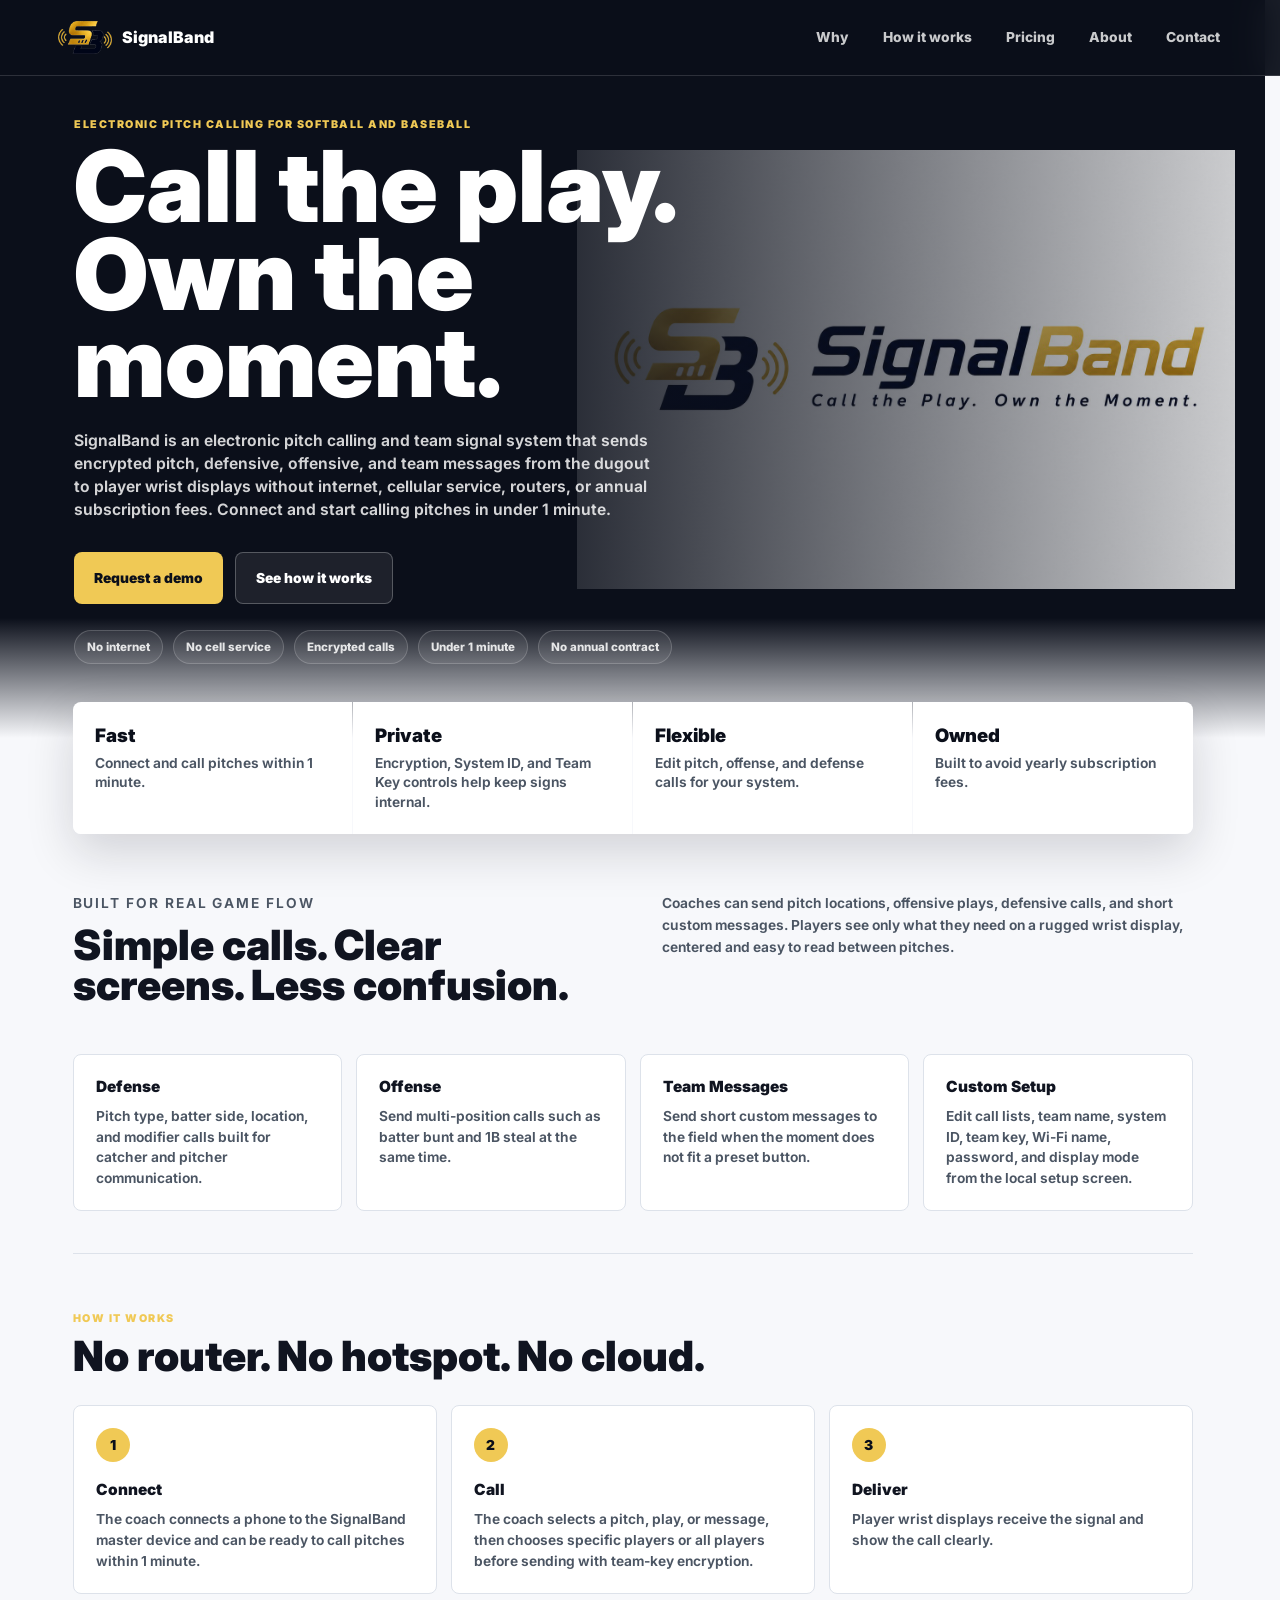
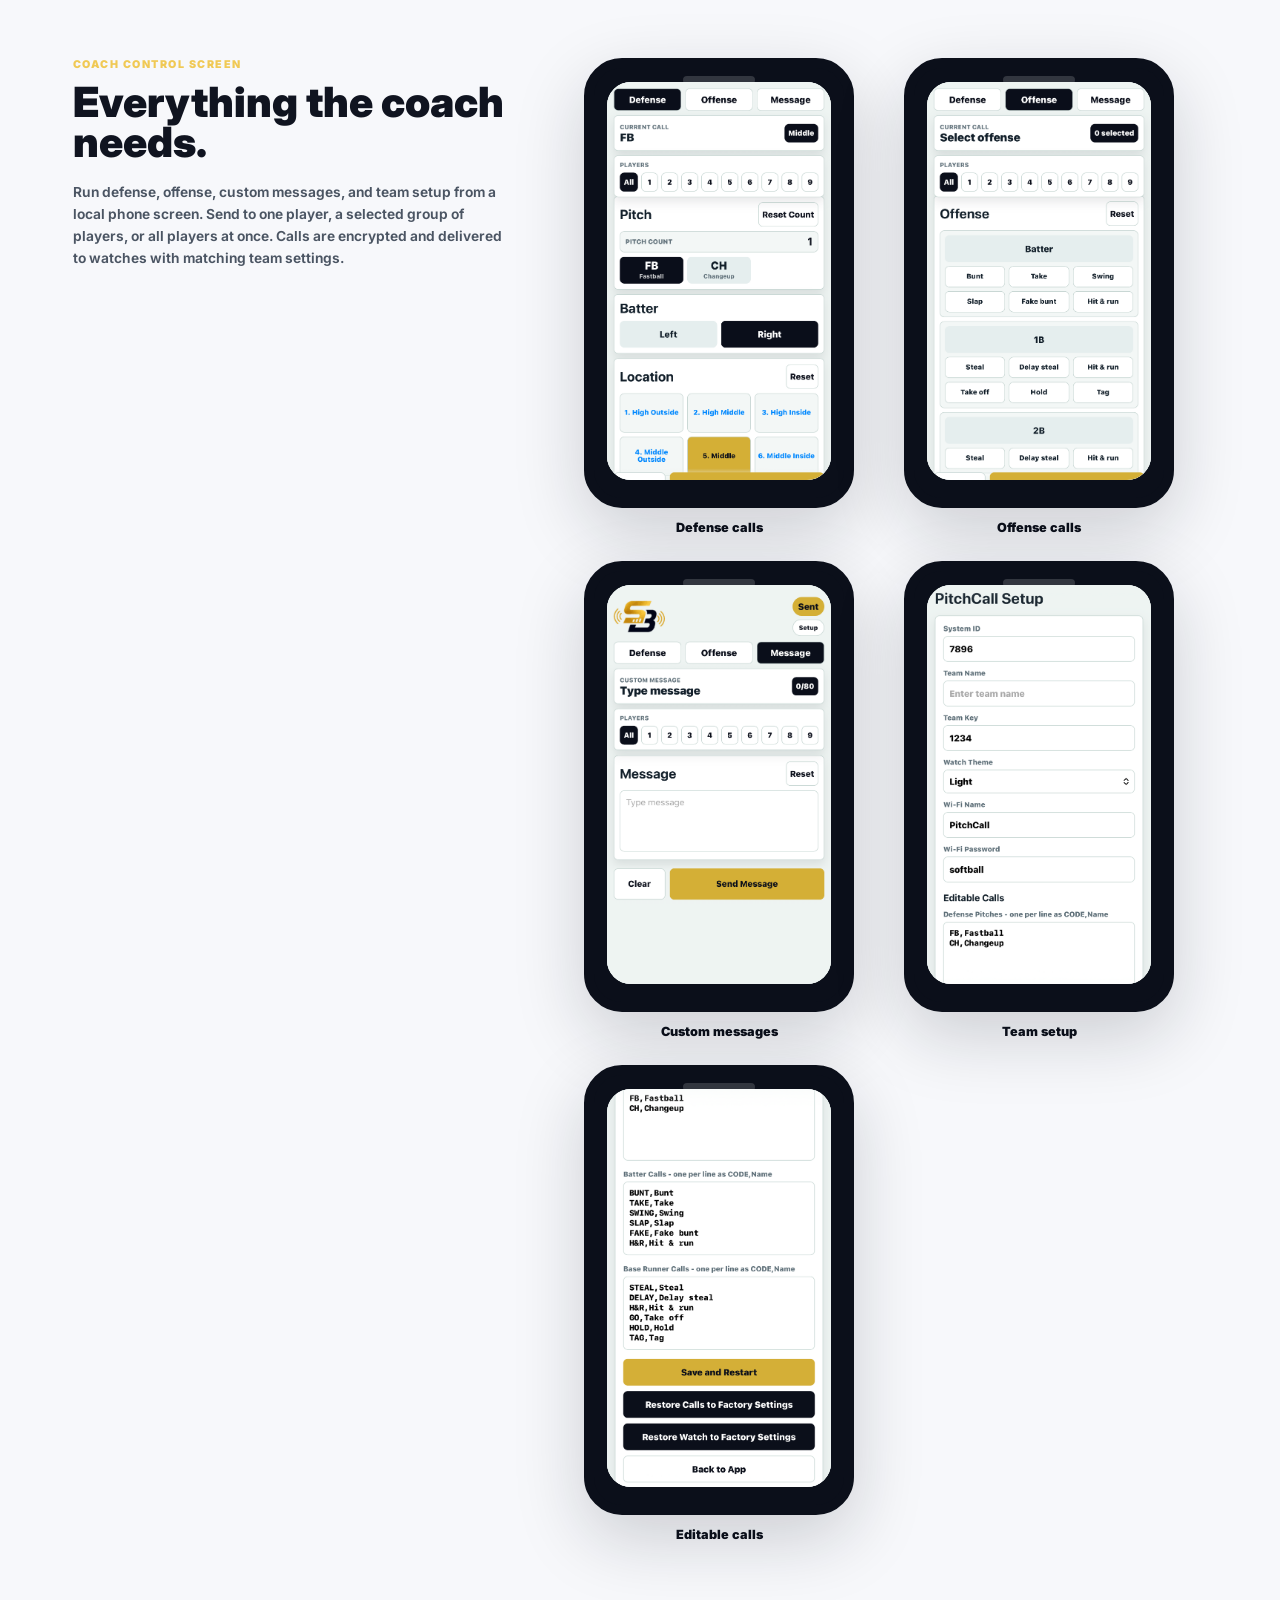
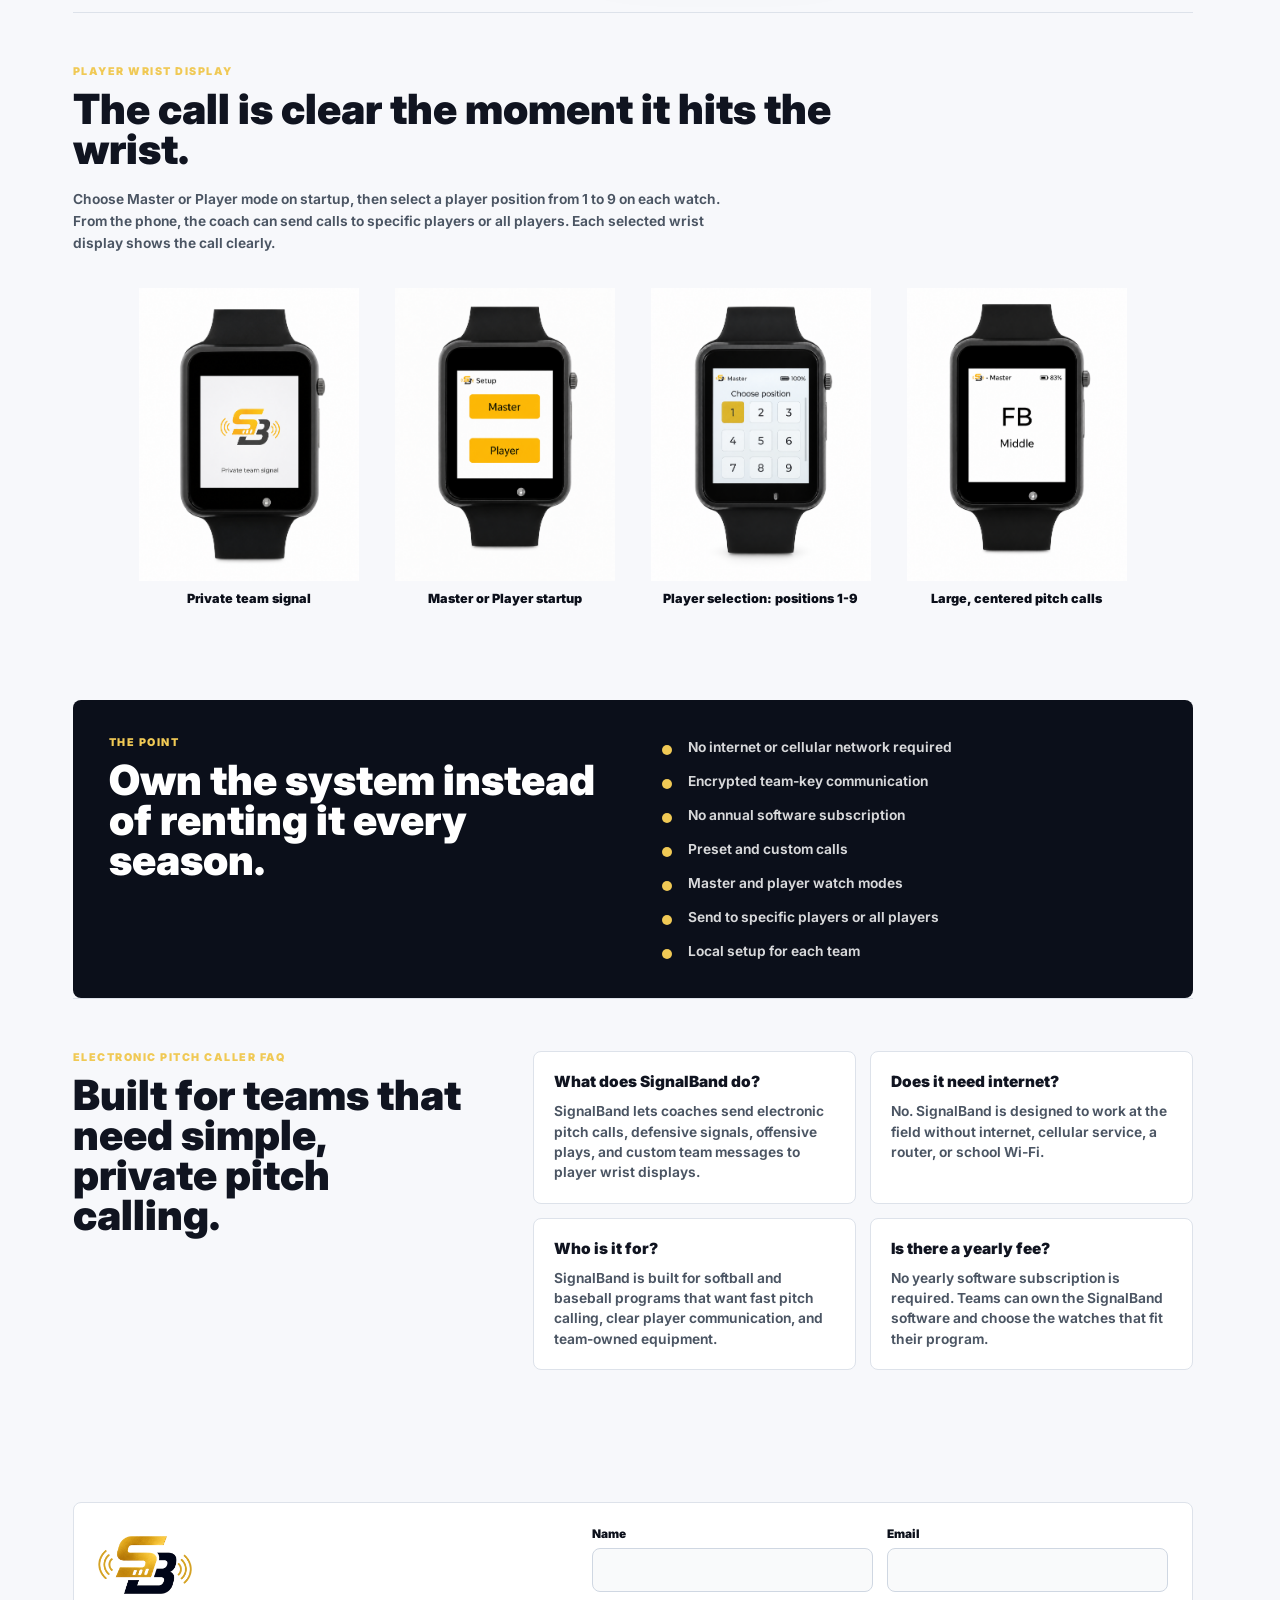
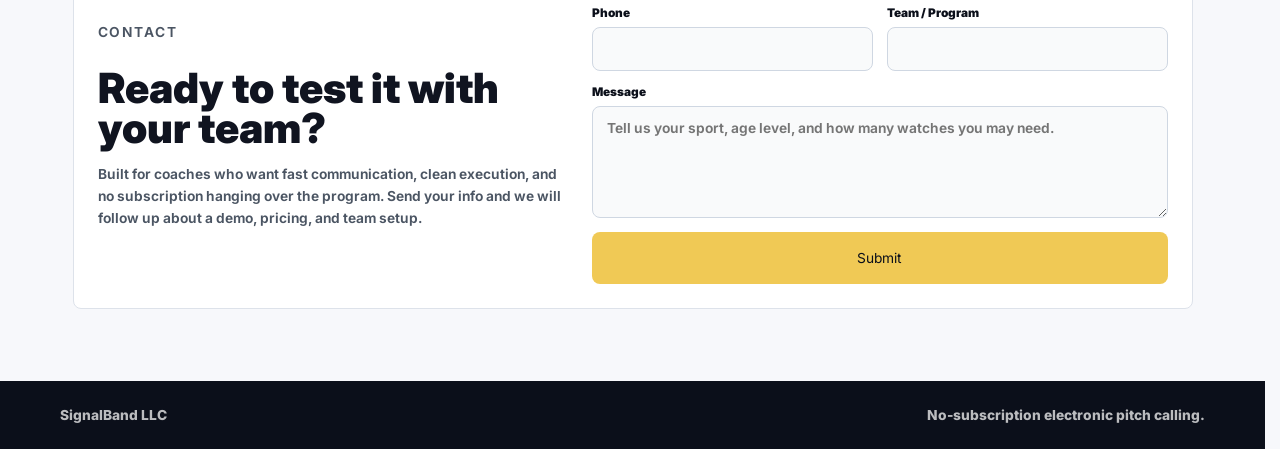
==== index.html @ 1bc3fd56 "made watches smaller to fit all 4 across the screen" ====
<!doctype html>
<html lang="en">
<head>
  <meta charset="utf-8">
  <meta name="viewport" content="width=device-width, initial-scale=1">
  <title>Electronic Pitch Calling System for Softball & Baseball | SignalBand</title>
  <meta name="description" content="SignalBand is an electronic pitch calling and team signal system for softball and baseball. Send encrypted calls to player wrist displays with no internet, cellular service, router, or yearly subscription.">
  <meta name="robots" content="index, follow">
  <meta name="author" content="SignalBand LLC">
  <link rel="canonical" href="https://signalbandllc.com/">
  <link rel="icon" href="sb-mark-web.png">
  <meta property="og:type" content="website">
  <meta property="og:site_name" content="SignalBand">
  <meta property="og:title" content="SignalBand Electronic Pitch Calling System">
  <meta property="og:description" content="Encrypted softball and baseball pitch calling from a coach phone to player wrist displays. No field internet, cellular service, router, or yearly subscription.">
  <meta property="og:url" content="https://signalbandllc.com/">
  <meta property="og:image" content="https://signalbandllc.com/sb-full-logo-motto.png">
  <meta name="twitter:card" content="summary_large_image">
  <meta name="twitter:title" content="SignalBand Electronic Pitch Calling System">
  <meta name="twitter:description" content="Private team signal calling for softball and baseball with no field internet or yearly subscription.">
  <meta name="twitter:image" content="https://signalbandllc.com/sb-full-logo-motto.png">
  <link rel="preconnect" href="https://fonts.googleapis.com">
  <link rel="preconnect" href="https://fonts.gstatic.com" crossorigin>
  <link href="https://fonts.googleapis.com/css2?family=Inter:wght@500;650;800;900&display=swap" rel="stylesheet">
  <link rel="stylesheet" href="styles.css?v=watch-layout-3">
  <script type="application/ld+json">
  {
    "@context": "https://schema.org",
    "@type": "Organization",
    "name": "SignalBand LLC",
    "url": "https://signalbandllc.com/",
    "logo": "https://signalbandllc.com/sb-mark-web.png",
    "email": "jamie@signalbandllc.com",
    "sameAs": []
  }
  </script>
  <script type="application/ld+json">
  {
    "@context": "https://schema.org",
    "@type": "Product",
    "name": "SignalBand Electronic Pitch Calling System",
    "brand": {"@type": "Brand", "name": "SignalBand"},
    "category": "Sports communication system",
    "image": "https://signalbandllc.com/watch-call-screen.png",
    "description": "Electronic pitch calling and team signal system for softball and baseball teams. Coaches send encrypted pitch, offense, defense, and message calls to player wrist displays without field internet or cellular service.",
    "offers": {
      "@type": "Offer",
      "url": "https://signalbandllc.com/pricing.html",
      "priceCurrency": "USD",
      "price": "500",
      "availability": "https://schema.org/InStock"
    }
  }
  </script>
  <script type="application/ld+json">
  {
    "@context": "https://schema.org",
    "@type": "FAQPage",
    "mainEntity": [
      {
        "@type": "Question",
        "name": "What is SignalBand?",
        "acceptedAnswer": {"@type": "Answer", "text": "SignalBand is an electronic pitch calling and team signal system for softball and baseball teams. Coaches send pitch, offense, defense, and message calls to player wrist displays."}
      },
      {
        "@type": "Question",
        "name": "Does SignalBand need internet or cellular service?",
        "acceptedAnswer": {"@type": "Answer", "text": "No. SignalBand is designed for local field communication without internet, cellular service, a school Wi-Fi network, or a router."}
      },
      {
        "@type": "Question",
        "name": "Does SignalBand charge a yearly subscription?",
        "acceptedAnswer": {"@type": "Answer", "text": "SignalBand is built so teams can own the software instead of paying yearly software subscription fees."}
      },
      {
        "@type": "Question",
        "name": "How fast can a team start calling pitches?",
        "acceptedAnswer": {"@type": "Answer", "text": "Teams can connect to the SignalBand system and start calling pitches in under 1 minute."}
      }
    ]
  }
  </script>
</head>
<body>
  <header class="site-header" aria-label="SignalBand">
    <a class="brand" href="#top" aria-label="SignalBand home">
      <img src="sb-mark-web.png" alt="" aria-hidden="true">
      <span>SignalBand</span>
    </a>
        <button class="menu-toggle" type="button" aria-label="Open navigation menu" aria-expanded="false" aria-controls="main-navigation"><span class="menu-icon" aria-hidden="true">&#9776;</span></button>
    <nav id="main-navigation" aria-label="Main navigation">
      <a href="#why">Why</a>
      <a href="#works">How it works</a>
      <a href="pricing.html">Pricing</a>
      <a href="about.html">About</a>
      <a href="#contact">Contact</a>
    </nav>
  </header>

  <main id="top">
    <section class="hero">
      <div class="hero-content">
        <p class="eyebrow">Electronic pitch calling for softball and baseball</p>
        <h1>Call the play.<br>Own the moment.</h1>
        <p class="hero-copy">SignalBand is an electronic pitch calling and team signal system that sends encrypted pitch, defensive, offensive, and team messages from the dugout to player wrist displays without internet, cellular service, routers, or annual subscription fees. Connect and start calling pitches in under 1 minute.</p>
        <div class="hero-actions">
          <a class="button primary" href="#contact">Request a demo</a>
          <a class="button secondary" href="#works">See how it works</a>
        </div>
        <div class="trust-row" aria-label="Key benefits">
          <span>No internet</span>
          <span>No cell service</span>
          <span>Encrypted calls</span>
          <span>Under 1 minute</span>
          <span>No annual contract</span>
        </div>
      </div>
    </section>

    <section class="proof-strip" id="why">
      <article>
        <strong>Fast</strong>
        <span>Connect and call pitches within 1 minute.</span>
      </article>
      <article>
        <strong>Private</strong>
        <span>Encryption, System ID, and Team Key controls help keep signs internal.</span>
      </article>
      <article>
        <strong>Flexible</strong>
        <span>Edit pitch, offense, and defense calls for your system.</span>
      </article>
      <article>
        <strong>Owned</strong>
        <span>Built to avoid yearly subscription fees.</span>
      </article>
    </section>

    <section class="section split">
      <div>
        <p class="eyebrow">Built for real game flow</p>
        <h2>Simple calls. Clear screens. Less confusion.</h2>
      </div>
      <p>Coaches can send pitch locations, offensive plays, defensive calls, and short custom messages. Players see only what they need on a rugged wrist display, centered and easy to read between pitches.</p>
    </section>

    <section class="feature-grid" aria-label="SignalBand features">
      <article>
        <h3>Defense</h3>
        <p>Pitch type, batter side, location, and modifier calls built for catcher and pitcher communication.</p>
      </article>
      <article>
        <h3>Offense</h3>
        <p>Send multi-position calls such as batter bunt and 1B steal at the same time.</p>
      </article>
      <article>
        <h3>Team Messages</h3>
        <p>Send short custom messages to the field when the moment does not fit a preset button.</p>
      </article>
      <article>
        <h3>Custom Setup</h3>
        <p>Edit call lists, team name, system ID, team key, Wi-Fi name, password, and display mode from the local setup screen.</p>
      </article>
    </section>

    <section class="section how" id="works">
      <div>
        <p class="eyebrow">How it works</p>
        <h2>No router. No hotspot. No cloud.</h2>
      </div>
      <div class="steps">
        <article>
          <span>1</span>
          <h3>Connect</h3>
          <p>The coach connects a phone to the SignalBand master device and can be ready to call pitches within 1 minute.</p>
        </article>
        <article>
          <span>2</span>
          <h3>Call</h3>
          <p>The coach selects a pitch, play, or message, then chooses specific players or all players before sending with team-key encryption.</p>
        </article>
        <article>
          <span>3</span>
          <h3>Deliver</h3>
          <p>Player wrist displays receive the signal and show the call clearly.</p>
        </article>
      </div>
    </section>

    <section class="app-showcase" aria-label="SignalBand coach control screens">
      <div class="app-showcase-copy">
        <p class="eyebrow">Coach control screen</p>
        <h2>Everything the coach needs.</h2>
        <p>Run defense, offense, custom messages, and team setup from a local phone screen. Send to one player, a selected group of players, or all players at once. Calls are encrypted and delivered to watches with matching team settings.</p>
      </div>
      <div class="phone-grid">
        <figure>
          <div class="phone-shell">
            <span class="phone-speaker" aria-hidden="true"></span>
            <div class="phone-screen"><img src="app-defense.png" alt="SignalBand electronic pitch calling defense screen with pitch and location controls"></div>
          </div>
          <figcaption>Defense calls</figcaption>
        </figure>
        <figure>
          <div class="phone-shell">
            <span class="phone-speaker" aria-hidden="true"></span>
            <div class="phone-screen"><img src="app-offense.png" alt="SignalBand offense signal calling screen with batter and base runner controls"></div>
          </div>
          <figcaption>Offense calls</figcaption>
        </figure>
        <figure>
          <div class="phone-shell">
            <span class="phone-speaker" aria-hidden="true"></span>
            <div class="phone-screen"><img src="app-message.png" alt="SignalBand team message screen for sending a custom message to watches"></div>
          </div>
          <figcaption>Custom messages</figcaption>
        </figure>
        <figure>
          <div class="phone-shell">
            <span class="phone-speaker" aria-hidden="true"></span>
            <div class="phone-screen"><img src="app-setup.png" alt="SignalBand setup screen with system ID team key Wi-Fi name and editable calls"></div>
          </div>
          <figcaption>Team setup</figcaption>
        </figure>
        <figure>
          <div class="phone-shell">
            <span class="phone-speaker" aria-hidden="true"></span>
            <div class="phone-screen"><img src="app-setup-edit.png" alt="SignalBand editable calls setup screen with restore buttons"></div>
          </div>
          <figcaption>Editable calls</figcaption>
        </figure>
      </div>
    </section>

    <section class="watch-showcase" aria-label="SignalBand player wrist display screens">
      <div class="watch-copy">
        <p class="eyebrow">Player wrist display</p>
        <h2>The call is clear the moment it hits the wrist.</h2>
        <p>Choose Master or Player mode on startup, then select a player position from 1 to 9 on each watch. From the phone, the coach can send calls to specific players or all players. Each selected wrist display shows the call clearly.</p>
      </div>
      <div class="watch-grid">
        <figure class="watch-card">
          <img src="watch-logo-screen.png" alt="SignalBand electronic pitch caller watch boot logo screen">
          <figcaption>Private team signal</figcaption>
        </figure>
        <figure class="watch-card">
          <img src="watch-selection-screen.png" alt="SignalBand watch setup screen showing Master and Player buttons">
          <figcaption>Master or Player startup</figcaption>
        </figure>
        <figure class="watch-card">
          <img src="watch-player-selection.png" alt="SignalBand watch player selection screen with positions 1 through 9 and position 1 selected" width="1086" height="1448" loading="lazy">
          <figcaption>Player selection: positions 1-9</figcaption>
        </figure>
        <figure class="watch-card">
          <img src="watch-call-screen.png" alt="SignalBand player wrist display showing FB Middle pitch call">
          <figcaption>Large, centered pitch calls</figcaption>
        </figure>
      </div>
    </section>

    <section class="comparison">
      <div>
        <p class="eyebrow">The point</p>
        <h2>Own the system instead of renting it every season.</h2>
      </div>
      <ul>
        <li>No internet or cellular network required</li>
        <li>Encrypted team-key communication</li>
        <li>No annual software subscription</li>
        <li>Preset and custom calls</li>
        <li>Master and player watch modes</li>
        <li>Send to specific players or all players</li>
        <li>Local setup for each team</li>
      </ul>
    </section>

    <section class="seo-faq" aria-label="SignalBand electronic pitch calling questions">
      <div>
        <p class="eyebrow">Electronic pitch caller FAQ</p>
        <h2>Built for teams that need simple, private pitch calling.</h2>
      </div>
      <div class="faq-grid">
        <article>
          <h3>What does SignalBand do?</h3>
          <p>SignalBand lets coaches send electronic pitch calls, defensive signals, offensive plays, and custom team messages to player wrist displays.</p>
        </article>
        <article>
          <h3>Does it need internet?</h3>
          <p>No. SignalBand is designed to work at the field without internet, cellular service, a router, or school Wi-Fi.</p>
        </article>
        <article>
          <h3>Who is it for?</h3>
          <p>SignalBand is built for softball and baseball programs that want fast pitch calling, clear player communication, and team-owned equipment.</p>
        </article>
        <article>
          <h3>Is there a yearly fee?</h3>
          <p>No yearly software subscription is required. Teams can own the SignalBand software and choose the watches that fit their program.</p>
        </article>
      </div>
    </section>
    <section class="cta contact-panel" id="contact">
      <div class="contact-copy">
        <img src="sb-mark-web.png" alt="" aria-hidden="true">
        <p class="eyebrow">Contact</p>
        <h2>Ready to test it with your team?</h2>
        <p>Built for coaches who want fast communication, clean execution, and no subscription hanging over the program. Send your info and we will follow up about a demo, pricing, and team setup.</p>
      </div>
      <form class="contact-form" action="https://formsubmit.co/jamie@signalbandllc.com" method="POST">
        <input type="hidden" name="_subject" value="New SignalBand demo request">
        <input type="hidden" name="_template" value="table">
        <input type="hidden" name="_captcha" value="false">
        <input type="text" name="_honey" class="honeypot" tabindex="-1" autocomplete="off">

        <label>
          <span>Name</span>
          <input type="text" name="name" autocomplete="name" required>
        </label>
        <label>
          <span>Email</span>
          <input type="email" name="email" autocomplete="email" required>
        </label>
        <label>
          <span>Phone</span>
          <input type="tel" name="phone" autocomplete="tel" required>
        </label>
        <label>
          <span>Team / Program</span>
          <input type="text" name="team">
        </label>
        <label class="full">
          <span>Message</span>
          <textarea name="message" rows="4" placeholder="Tell us your sport, age level, and how many watches you may need."></textarea>
        </label>
        <button class="button primary" type="submit">Submit</button>
      </form>
    </section>
  </main>

  <footer>
    <span>SignalBand LLC</span>
    <span>No-subscription electronic pitch calling.</span>
  </footer>
  <script id="mobile-menu-script">
    document.addEventListener("DOMContentLoaded", function () {
      var header = document.querySelector(".site-header");
      var button = document.querySelector(".menu-toggle");
      var nav = document.querySelector("#main-navigation");
      if (!header || !button || !nav) return;

      function setOpen(isOpen) {
        header.classList.toggle("nav-open", isOpen);
        button.setAttribute("aria-expanded", isOpen ? "true" : "false");
        button.setAttribute("aria-label", isOpen ? "Close navigation menu" : "Open navigation menu");
      }

      button.addEventListener("click", function () {
        setOpen(!header.classList.contains("nav-open"));
      });

      nav.querySelectorAll("a").forEach(function (link) {
        link.addEventListener("click", function () {
          setOpen(false);
        });
      });
    });
  </script></body>
</html>
---- styles.css ----
:root {
  --navy: #0b0f1a;
  --navy-2: #111827;
  --gold: #d4af37;
  --gold-2: #f0c955;
  --gray: #6b7280;
  --line: rgba(255,255,255,.14);
  --paper: #f7f8fb;
  --ink: #101420;
  --site-width: 1040px;
}

* {
  box-sizing: border-box;
}

html {
  scroll-behavior: smooth;
  scrollbar-gutter: stable;
}

body {
  margin: 0;
  overflow-x: hidden;
  color: var(--ink);
  background: var(--paper);
  font-family: Inter, system-ui, -apple-system, BlinkMacSystemFont, "Segoe UI", sans-serif;
}

a {
  color: inherit;
}

.site-header {
  position: fixed;
  z-index: 10;
  top: 0;
  left: 0;
  right: 0;
  display: flex;
  align-items: center;
  justify-content: space-between;
  height: 88px;
  padding: 0 72px;
  color: #fff;
  background: rgba(11,15,26,.94);
  border-bottom: 1px solid var(--line);
  backdrop-filter: blur(14px);
}

.brand,
.brand:link,
.brand:visited,
.brand:hover,
.brand:active,
.brand:focus {
  display: flex;
  align-items: center;
  gap: 12px;
  color: #fff;
  text-decoration: none;
  font-size: 1.28rem;
  font-weight: 900;
  line-height: 1;
  letter-spacing: 0;
  transform: none;
  transition: none;
}

.brand img {
  width: 60px;
  height: 44px;
  object-fit: contain;
}

nav {
  display: flex;
  align-items: center;
  gap: 34px;
  color: rgba(255,255,255,.78);
  font-size: 1rem;
  font-weight: 800;
  line-height: 1;
  white-space: nowrap;
}

nav a,
nav a:link,
nav a:visited,
nav a:hover,
nav a:active,
nav a:focus,
nav a[aria-current="page"] {
  display: inline;
  padding: 0;
  color: rgba(255,255,255,.78);
  text-decoration: none;
  font-size: 1rem;
  font-weight: 800;
  line-height: 1;
  letter-spacing: 0;
  transform: none;
  transition: none;
}
.hero {
  position: relative;
  min-height: 86vh;
  display: flex;
  align-items: center;
  overflow: hidden;
  color: #fff;
  background: var(--navy);
  padding: 108px clamp(18px, 6vw, 74px) 58px;
}

.hero::before {
  content: "";
  position: absolute;
  inset: 0;
  background:
    linear-gradient(90deg, rgba(11,15,26,.98) 0%, rgba(11,15,26,.9) 43%, rgba(11,15,26,.18) 100%),
    url("sb-motto-web.jpg") right 5% center/52% auto no-repeat;
  opacity: 1;
}

.hero::after {
  content: "";
  position: absolute;
  inset: auto 0 0;
  height: 120px;
  background: linear-gradient(180deg, rgba(247,248,251,0), var(--paper));
  pointer-events: none;
}

.hero-content {
  position: relative;
  z-index: 1;
  width: min(690px, 100%);
}

.eyebrow {
  margin: 0 0 12px;
  color: var(--gold-2);
  font-size: .78rem;
  font-weight: 900;
  letter-spacing: .14em;
  text-transform: uppercase;
}

h1,
h2,
h3,
p {
  margin: 0;
}

h1 {
  max-width: 780px;
  font-size: clamp(3.2rem, 8vw, 7.2rem);
  line-height: .88;
  font-weight: 900;
}

h2 {
  font-size: clamp(1.8rem, 3.25vw, 3.25rem);
  line-height: .96;
  font-weight: 900;
}

h3 {
  font-size: 1.12rem;
  font-weight: 900;
}

.hero-copy {
  width: min(590px, 100%);
  margin-top: 24px;
  color: rgba(255,255,255,.82);
  font-size: clamp(1rem, 1.55vw, 1.14rem);
  line-height: 1.48;
  font-weight: 650;
}

.hero-actions {
  display: flex;
  flex-wrap: wrap;
  gap: 12px;
  margin-top: 30px;
}

.button {
  display: inline-flex;
  align-items: center;
  justify-content: center;
  min-height: 52px;
  padding: 0 20px;
  border-radius: 8px;
  text-decoration: none;
  font-weight: 900;
}

.button.primary {
  color: var(--navy);
  background: var(--gold-2);
}

.button.secondary {
  color: #fff;
  border: 1px solid rgba(255,255,255,.25);
  background: rgba(255,255,255,.08);
}

.trust-row {
  display: flex;
  flex-wrap: wrap;
  gap: 10px;
  margin-top: 26px;
}

.trust-row span {
  border: 1px solid rgba(255,255,255,.18);
  border-radius: 999px;
  padding: 9px 12px;
  color: rgba(255,255,255,.86);
  background: rgba(255,255,255,.07);
  font-size: .84rem;
  font-weight: 800;
}

.proof-strip {
  position: relative;
  z-index: 2;
  display: grid;
  grid-template-columns: repeat(4, 1fr);
  gap: 1px;
  width: min(var(--site-width), calc(100% - 36px));
  margin: -44px auto 0;
  overflow: hidden;
  border-radius: 8px;
  box-shadow: 0 18px 48px rgba(16,20,32,.16);
}

.proof-strip article {
  min-height: 132px;
  padding: 22px;
  background: #fff;
}

.proof-strip strong {
  display: block;
  color: var(--navy);
  font-size: 1.35rem;
  font-weight: 900;
}

.proof-strip span {
  display: block;
  margin-top: 8px;
  color: #4b5563;
  line-height: 1.4;
  font-weight: 650;
}

.section,
.feature-grid,
.watch-showcase,
.app-showcase,
.comparison,
.cta {
  width: min(var(--site-width), calc(100% - 36px));
  margin: 0 auto;
}

.section {
  padding: 70px 0 28px;
}

.split,
.comparison {
  display: grid;
  grid-template-columns: 1fr 1fr;
  gap: clamp(22px, 5vw, 58px);
  align-items: start;
}

.split p,
.comparison li,
.cta p {
  color: #4b5563;
  font-size: 1rem;
  line-height: 1.6;
  font-weight: 650;
}

.feature-grid {
  display: grid;
  grid-template-columns: repeat(4, 1fr);
  gap: 14px;
  padding: 20px 0 42px;
}

.feature-grid article,
.steps article {
  border: 1px solid #dde2ea;
  border-radius: 8px;
  padding: 22px;
  background: #fff;
}

.feature-grid p,
.steps p {
  margin-top: 10px;
  color: #4b5563;
  line-height: 1.5;
  font-weight: 650;
}

.watch-showcase {
  padding: 62px 0 72px;
  border-top: 1px solid #dde2ea;
}

.watch-copy {
  max-width: 760px;
}

.watch-copy p:not(.eyebrow) {
  margin-top: 18px;
  max-width: 680px;
  color: #4b5563;
  font-size: 1rem;
  line-height: 1.6;
  font-weight: 650;
}

.watch-grid {
  display: grid;
  grid-template-columns: repeat(4, minmax(0, 1fr));
  gap: 24px;
  align-items: start;
  max-width: 1000px;
  margin: 34px auto 0;
}

.watch-card {
  margin: 0;
  min-width: 0;
  text-align: center;
}

.watch-card img {
  display: block;
  width: 100%;
  height: auto;
  max-width: 220px;
  margin: 0 auto;
  object-fit: contain;
  object-position: center;
}

.watch-card figcaption {
  margin-top: 10px;
  color: var(--navy);
  font-size: .92rem;
  font-weight: 900;
}

.app-showcase {
  display: grid;
  grid-template-columns: .82fr 1.18fr;
  gap: clamp(24px, 5vw, 58px);
  align-items: center;
  padding: 42px 0 68px;
}

.app-showcase-copy {
  position: sticky;
  top: 96px;
  align-self: start;
}

.app-showcase-copy p:not(.eyebrow) {
  margin-top: 18px;
  color: #4b5563;
  font-size: 1rem;
  line-height: 1.6;
  font-weight: 650;
}

.phone-grid {
  display: grid;
  grid-template-columns: repeat(2, minmax(0, 1fr));
  gap: 14px;
}

.phone-grid figure {
  margin: 0;
  width: 100%;
  min-width: 0;
  text-align: center;
}

.phone-grid .phone-shell {
  width: min(100%, 270px);
  margin: 0 auto;
}

.phone-grid img {
  display: block;
  width: 100%;
  aspect-ratio: 9 / 16;
  object-fit: cover;
  object-position: top center;
  background: #edf5f3;
}

.phone-grid figcaption {
  padding: 12px 14px;
  color: var(--navy);
  font-size: .92rem;
  font-weight: 900;
}

.how {
  padding-top: 60px;
  border-top: 1px solid #dde2ea;
}

.steps {
  display: grid;
  grid-template-columns: repeat(3, 1fr);
  gap: 14px;
  margin-top: 28px;
}

.steps span {
  display: inline-grid;
  place-items: center;
  width: 34px;
  height: 34px;
  margin-bottom: 18px;
  border-radius: 50%;
  color: var(--navy);
  background: var(--gold-2);
  font-weight: 900;
}

.comparison {
  margin-top: 34px;
  padding: 36px;
  color: #fff;
  background: var(--navy);
  border-radius: 8px;
}

.comparison ul {
  display: grid;
  gap: 12px;
  margin: 0;
  padding: 0;
  list-style: none;
}

.comparison li {
  color: rgba(255,255,255,.84);
  padding-left: 26px;
  position: relative;
}

.comparison li::before {
  content: "";
  position: absolute;
  left: 0;
  top: .62em;
  width: 10px;
  height: 10px;
  border-radius: 50%;
  background: var(--gold-2);
}

.cta {
  display: grid;
  gap: 24px;
  align-items: center;
  margin-top: 72px;
  margin-bottom: 72px;
  padding: 24px;
  border: 1px solid #dde2ea;
  border-radius: 8px;
  background: #fff;
}

.cta img {
  width: 94px;
  height: 76px;
  object-fit: contain;
}

.cta .button.secondary,
.cta .button.primary {
  white-space: nowrap;
}

.contact-panel {
  grid-template-columns: .9fr 1.1fr;
  align-items: start;
}

.contact-copy {
  display: grid;
  gap: 14px;
}

.contact-copy img {
  margin-bottom: 4px;
}

.contact-form {
  display: grid;
  grid-template-columns: repeat(2, minmax(0, 1fr));
  gap: 14px;
}

.contact-form label {
  display: grid;
  gap: 7px;
  color: var(--navy);
  font-size: .86rem;
  font-weight: 900;
}

.contact-form label.full {
  grid-column: 1 / -1;
}

.contact-form input,
.contact-form textarea {
  width: 100%;
  border: 1px solid #cfd7e2;
  border-radius: 8px;
  padding: 13px 14px;
  color: var(--ink);
  background: #f9fafb;
  font: inherit;
  font-size: 1rem;
  font-weight: 650;
}

.contact-form textarea {
  resize: vertical;
  min-height: 112px;
}

.contact-form input:focus,
.contact-form textarea:focus {
  outline: 3px solid rgba(212,175,55,.32);
  border-color: var(--gold);
  background: #fff;
}

.contact-form .button {
  grid-column: 1 / -1;
  border: 0;
  cursor: pointer;
  font: inherit;
}

.honeypot {
  position: absolute;
  left: -9999px;
  opacity: 0;
  pointer-events: none;
}

footer {
  display: flex;
  justify-content: space-between;
  gap: 16px;
  padding: 26px clamp(18px, 5vw, 60px);
  color: rgba(255,255,255,.72);
  background: var(--navy);
  font-weight: 800;
}

@media (max-width: 850px) {
  .site-header {
    position: absolute;
    height: auto;
    min-height: 104px;
    padding: 14px 18px 16px;
    flex-direction: column;
    align-items: flex-start;
    justify-content: center;
    gap: 12px;
  }

  .brand,
  .brand:link,
  .brand:visited,
  .brand:hover,
  .brand:active,
  .brand:focus {
    font-size: 1.08rem;
  }

  .brand img {
    width: 52px;
    height: 38px;
  }

  nav {
    display: flex;
    width: 100%;
    gap: 14px;
    overflow-x: auto;
    padding-bottom: 2px;
    font-size: .82rem;
    scrollbar-width: none;
  }

  nav::-webkit-scrollbar {
    display: none;
  }

  nav a,
  nav a:link,
  nav a:visited,
  nav a:hover,
  nav a:active,
  nav a:focus,
  nav a[aria-current="page"] {
    flex: 0 0 auto;
    font-size: .82rem;
  }

  .hero {
    min-height: 88vh;
    padding-top: 136px;
  }

  .hero::before {
    background:
      linear-gradient(180deg, rgba(11,15,26,.98) 0%, rgba(11,15,26,.88) 54%, rgba(11,15,26,.34) 100%),
      url("sb-motto-web.jpg") center bottom 42px/92% auto no-repeat;
  }

  .proof-strip,
  .feature-grid,
  .watch-showcase,
  .watch-grid,
  .app-showcase,
  .steps,
  .split,
  .comparison,
  .cta {
    grid-template-columns: 1fr;
  }

  .contact-form {
    grid-template-columns: 1fr;
  }

  .proof-strip {
    margin-top: -26px;
  }

  .section {
    padding-top: 60px;
  }

  .feature-grid {
    padding-bottom: 52px;
  }

  .watch-showcase {
    padding-top: 52px;
    padding-bottom: 58px;
  }

  .app-showcase {
    padding-top: 16px;
    padding-bottom: 58px;
  }

  .app-showcase-copy {
    position: static;
  }

  .phone-grid {
    grid-template-columns: 1fr;
    gap: 18px;
  }

  .phone-grid figure {
    max-width: 430px;
    margin: 0 auto;
  }

  .watch-grid {
    gap: 24px;
  }

  .watch-card img {
    max-height: 360px;
  }

  .comparison,
  .cta {
    padding: 24px;
  }

  .cta {
    text-align: left;
  }

  footer {
    flex-direction: column;
  }
}

@media (max-width: 480px) {
  h1 {
    font-size: clamp(2.55rem, 15vw, 3.05rem);
  }

  .hero-actions .button {
    width: 100%;
  }

  .proof-strip article {
    min-height: 112px;
  }
}

/* Pricing page */
.pricing-page {
  background: #fff;
}


.pricing-hero,
.price-columns,
.kit-showcase,
.pricing-summary {
  width: min(var(--site-width), calc(100% - 36px));
  margin: 0 auto;
}

.pricing-hero {
  display: grid;
  grid-template-columns: 1.02fr .98fr;
  gap: clamp(28px, 5vw, 72px);
  align-items: center;
  padding: 122px 0 56px;
}

.pricing-hero h1 {
  color: var(--navy);
  font-size: clamp(2.55rem, 5.1vw, 5.15rem);
  line-height: .9;
}

.pricing-hero p:not(.eyebrow) {
  max-width: 680px;
  margin-top: 22px;
  color: #4b5563;
  font-size: clamp(1.04rem, 1.7vw, 1.28rem);
  line-height: 1.55;
  font-weight: 650;
}

.pricing-hero .button.secondary {
  color: var(--navy);
  border-color: #d9e0e8;
  background: #fff;
}

.pricing-phone {
  display: flex;
  justify-content: center;
}

.phone-shell {
  position: relative;
  width: min(270px, 74vw);
  padding: 14px 13px 18px;
  border: 10px solid var(--navy);
  border-radius: 38px;
  background: var(--navy);
  box-shadow: 0 24px 70px rgba(16,20,32,.18);
}

.phone-speaker {
  position: absolute;
  top: 8px;
  left: 50%;
  width: 72px;
  height: 8px;
  transform: translateX(-50%);
  border-radius: 99px;
  background: rgba(255,255,255,.16);
}

.phone-shell img {
  display: block;
  width: 100%;
  border-radius: 24px;
  background: #edf5f3;
}

.phone-screen {
  position: relative;
  aspect-ratio: 9 / 16;
  overflow: hidden;
  border-radius: 24px;
  background: #edf5f3;
}

.phone-screen img {
  position: absolute;
  inset: 0 auto auto 0;
  width: 100%;
  height: auto;
  aspect-ratio: auto;
  border-radius: 0;
  transform: translateY(-6%);
}

.price-columns {
  display: grid;
  grid-template-columns: repeat(3, minmax(0, 1fr));
  gap: 16px;
  padding: 28px 0 78px;
}

.price-card {
  display: flex;
  flex-direction: column;
  min-height: 480px;
  padding: 24px;
  border: 1px solid #dde2ea;
  border-radius: 8px;
  background: #fff;
  box-shadow: 0 16px 40px rgba(16,20,32,.08);
}

.price-card h2 {
  font-size: clamp(1.55rem, 2.45vw, 2.15rem);
}

.price {
  margin-top: 24px;
  color: var(--navy);
  font-size: clamp(2.55rem, 4vw, 3.9rem);
  line-height: .9;
  font-weight: 900;
}

.price span {
  color: #6b7280;
  font-size: 1rem;
  font-weight: 900;
}

.price-note {
  margin-top: 18px;
  color: #4b5563;
  line-height: 1.5;
  font-weight: 650;
}

.price-card ul {
  display: grid;
  gap: 12px;
  margin: 26px 0 0;
  padding: 0;
  list-style: none;
}

.price-card li {
  position: relative;
  padding-left: 22px;
  color: #4b5563;
  line-height: 1.4;
  font-weight: 650;
}

.price-card li::before {
  content: "";
  position: absolute;
  left: 0;
  top: .48em;
  width: 9px;
  height: 9px;
  border-radius: 50%;
  background: var(--gold);
}

.featured-price {
  color: #fff;
  border-color: var(--navy);
  background: var(--navy);
}

.featured-price h2,
.featured-price .price,
.featured-price .price-note,
.featured-price li {
  color: #fff;
}

.featured-price .eyebrow {
  color: var(--gold-2);
}

.featured-price .price span {
  color: rgba(255,255,255,.72);
}

.kit-showcase {
  padding: 58px 0 68px;
  border-top: 1px solid #dde2ea;
}

.kit-heading {
  max-width: 760px;
}

.kit-heading p:not(.eyebrow) {
  margin-top: 18px;
  color: #4b5563;
  font-size: 1rem;
  line-height: 1.6;
  font-weight: 650;
}

.kit-grid {
  display: grid;
  grid-template-columns: .88fr 1.12fr;
  gap: 18px;
  align-items: stretch;
  margin-top: 34px;
}


.three-kit-grid {
  grid-template-columns: repeat(3, minmax(0, 1fr));
}

.three-kit-grid .kit-card img {
  aspect-ratio: 1 / 1;
}

.three-kit-grid .large-kit img {
  aspect-ratio: 1 / 1;
}
.kit-card {
  display: flex;
  flex-direction: column;
  margin: 0;
  overflow: hidden;
  border: 1px solid #dde2ea;
  border-radius: 8px;
  background: #fff;
  box-shadow: 0 16px 40px rgba(16,20,32,.08);
}

.kit-card img {
  display: block;
  width: 100%;
  aspect-ratio: 4 / 3;
  object-fit: contain;
  background: #fff;
}

.large-kit img {
  aspect-ratio: 4 / 3;
}

.kit-card figcaption {
  display: grid;
  gap: 6px;
  padding: 18px 20px 20px;
  border-top: 1px solid #dde2ea;
}

.kit-card strong {
  color: var(--navy);
  font-size: 1.14rem;
  font-weight: 900;
}

.kit-card span {
  color: #4b5563;
  line-height: 1.45;
  font-weight: 650;
}

.pricing-summary {
  display: grid;
  grid-template-columns: .85fr 1.15fr;
  gap: clamp(24px, 5vw, 64px);
  align-items: start;
  padding: 44px 0;
  border-top: 1px solid #dde2ea;
}

.summary-grid {
  display: grid;
  gap: 14px;
}

.summary-grid article {
  display: grid;
  gap: 7px;
  padding: 20px;
  border: 1px solid #dde2ea;
  border-radius: 8px;
  background: #fff;
}

.summary-grid strong {
  color: var(--navy);
  font-size: 1rem;
  font-weight: 900;
}

.summary-grid span {
  color: #4b5563;
  line-height: 1.45;
  font-weight: 650;
}

.pricing-cta {
  grid-template-columns: 1fr auto;
}

@media (max-width: 900px) {
  .pricing-hero,
  .price-columns,
  .kit-grid,
  .pricing-summary,
  .pricing-cta {
    grid-template-columns: 1fr;
  }

  .pricing-hero {
    padding-top: 136px;
  }

  .price-card {
    min-height: auto;
  }

  .pricing-cta .button {
    width: 100%;
  }
}









@media (max-width: 640px) {
  .site-header,
  footer {
    padding-left: 16px;
    padding-right: 16px;
  }

  .hero {
    padding-left: 16px;
    padding-right: 16px;
  }

  .section,
  .feature-grid,
  .watch-showcase,
  .app-showcase,
  .comparison,
  .cta,
  .pricing-hero,
  .price-columns,
  .kit-showcase,
  .pricing-summary {
    width: min(100% - 28px, var(--site-width));
  }

  .pricing-hero {
    gap: 28px;
    padding-bottom: 42px;
  }

  .pricing-hero h1 {
    font-size: clamp(2.35rem, 13vw, 3.35rem);
  }

  .pricing-hero p:not(.eyebrow) {
    font-size: 1rem;
  }

  .price-columns {
    padding-bottom: 54px;
  }

  .price-card {
    padding: 22px;
  }

  .kit-showcase {
    padding-top: 46px;
  }

  .three-kit-grid {
    grid-template-columns: 1fr;
  }

  .kit-card img,
  .three-kit-grid .kit-card img,
  .three-kit-grid .large-kit img {
    aspect-ratio: 4 / 3;
  }

  .phone-shell {
    width: min(250px, 82vw);
  }
}

/* Final mobile polish: keep these last so pricing-page rules cannot override them. */
@media (max-width: 850px) {
  body {
    overflow-x: hidden;
  }

  h1,
  h2,
  h3,
  p,
  li,
  a,
  span,
  strong {
    overflow-wrap: break-word;
  }

  .hero,
  .pricing-hero {
    min-height: auto;
    align-items: start;
  }

  .hero {
    padding-top: 136px;
    padding-bottom: 250px;
  }

  .hero-content,
  .pricing-hero-copy,
  .pricing-hero > *,
  .section > *,
  .app-showcase > *,
  .watch-showcase > *,
  .comparison > *,
  .cta > * {
    min-width: 0;
    max-width: 100%;
  }

  .pricing-hero,
  .price-columns,
  .kit-grid,
  .pricing-summary,
  .pricing-cta {
    grid-template-columns: minmax(0, 1fr);
  }

  .pricing-hero {
    padding-top: 136px;
  }

  .pricing-hero h1 {
    max-width: 100%;
    font-size: clamp(2.35rem, 11vw, 3rem);
    line-height: .95;
  }

  .pricing-hero p:not(.eyebrow),
  .hero-copy {
    max-width: 100%;
    font-size: 1rem;
  }
}

@media (max-width: 480px) {
  .site-header {
    min-height: 98px;
    padding: 12px 16px 14px;
  }

  nav {
    gap: 12px;
    font-size: .8rem;
  }

  nav a,
  nav a:link,
  nav a:visited,
  nav a:hover,
  nav a:active,
  nav a:focus,
  nav a[aria-current="page"] {
    font-size: .8rem;
  }

  .hero {
    padding-top: 130px;
    padding-bottom: 230px;
  }

  h1 {
    font-size: clamp(2.45rem, 13vw, 2.9rem);
    line-height: .95;
  }

  .hero-actions {
    display: grid;
    grid-template-columns: 1fr;
  }

  .hero-actions .button,
  .pricing-cta .button {
    width: 100%;
  }

  .trust-row {
    gap: 8px;
  }

  .trust-row span {
    font-size: .78rem;
    padding: 8px 10px;
  }

  .pricing-hero h1 {
    font-size: clamp(2.2rem, 12vw, 2.75rem);
  }

  .phone-shell {
    width: min(245px, 80vw);
    border-width: 9px;
  }
}

/* Phone-first safety pass for real 390px screens. */
@media (max-width: 520px) {
  html,
  body {
    width: 100%;
    max-width: 100%;
    overflow-x: clip;
  }

  .site-header {
    width: 100%;
    min-height: 96px;
    padding: 12px 16px 13px;
  }

  .brand,
  .brand:link,
  .brand:visited,
  .brand:hover,
  .brand:active,
  .brand:focus {
    gap: 10px;
    font-size: 1rem;
  }

  .brand img {
    width: 50px;
    height: 36px;
  }

  nav {
    gap: 16px;
    width: 100%;
    justify-content: flex-start;
    font-size: .76rem;
  }

  nav a,
  nav a:link,
  nav a:visited,
  nav a:hover,
  nav a:active,
  nav a:focus,
  nav a[aria-current="page"] {
    display: inline-flex;
    flex: 0 0 auto;
    align-items: center;
    min-height: 20px;
    font-size: .76rem;
    line-height: 1;
    white-space: nowrap;
  }

  .hero,
  .pricing-hero,
  .section,
  .feature-grid,
  .watch-showcase,
  .app-showcase,
  .comparison,
  .cta,
  .price-columns,
  .kit-showcase,
  .pricing-summary {
    width: 100%;
    max-width: 100%;
    padding-left: 16px;
    padding-right: 16px;
  }

  .hero {
    padding-top: 132px;
    padding-bottom: 210px;
  }

  .hero::before {
    background:
      linear-gradient(180deg, rgba(11,15,26,.98) 0%, rgba(11,15,26,.9) 58%, rgba(11,15,26,.36) 100%),
      url("sb-motto-web.jpg") center bottom 44px/92% auto no-repeat;
  }

  h1,
  .pricing-hero h1 {
    max-width: 100%;
    font-size: 2.25rem;
    line-height: .98;
    letter-spacing: 0;
  }

  h2 {
    font-size: 1.85rem;
    line-height: 1.02;
  }

  .hero-copy,
  .pricing-hero p:not(.eyebrow) {
    width: 100%;
    max-width: 100%;
    font-size: .92rem;
    line-height: 1.45;
  }

  .eyebrow {
    font-size: .68rem;
    line-height: 1.45;
    letter-spacing: .12em;
  }

  .hero-actions {
    grid-template-columns: 1fr;
    width: 100%;
  }

  .button,
  .hero-actions .button,
  .pricing-cta .button {
    width: 100%;
    min-height: 48px;
    padding-left: 14px;
    padding-right: 14px;
    font-size: .9rem;
  }

  .trust-row span {
    font-size: .72rem;
  }

  .pricing-hero {
    gap: 26px;
    padding-top: 132px;
    padding-bottom: 42px;
  }

  .pricing-phone {
    width: 100%;
  }

  .phone-shell {
    width: min(230px, 74vw);
    border-width: 8px;
  }

  .price-columns,
  .kit-grid,
  .three-kit-grid,
  .pricing-summary,
  .pricing-cta {
    grid-template-columns: 1fr;
  }

  .price-card,
  .kit-card,
  .summary-grid article,
  .comparison,
  .cta {
    padding: 18px;
  }
}

/* Lock hero copy to a true phone column so text cannot clip on narrow screens. */
@media (max-width: 520px) {
  .hero-content,
  .pricing-hero-copy {
    width: min(100%, 358px) !important;
    max-width: 358px !important;
  }

  .hero-content h1,
  .pricing-hero-copy h1,
  .hero-content .hero-copy,
  .pricing-hero-copy p:not(.eyebrow),
  .hero-content .eyebrow,
  .pricing-hero-copy .eyebrow {
    width: 100% !important;
    max-width: 358px !important;
  }
}

.seo-faq {
  display: grid;
  grid-template-columns: .75fr 1.25fr;
  gap: clamp(24px, 5vw, 64px);
  width: min(var(--site-width), calc(100% - 36px));
  margin: 0 auto;
  padding: 58px 0 72px;
  border-top: 1px solid #dde2ea;
}

.faq-grid {
  display: grid;
  grid-template-columns: repeat(2, minmax(0, 1fr));
  gap: 14px;
}

.faq-grid article {
  padding: 20px;
  border: 1px solid #dde2ea;
  border-radius: 8px;
  background: #fff;
}

.faq-grid p {
  margin-top: 10px;
  color: #4b5563;
  line-height: 1.48;
  font-weight: 650;
}

@media (max-width: 850px) {
  .seo-faq,
  .faq-grid {
    grid-template-columns: 1fr;
  }
}

@media (max-width: 520px) {
  .seo-faq {
    width: 100%;
    max-width: 100%;
    padding: 46px 16px 56px;
  }

  .faq-grid article {
    padding: 18px;
  }
}

@media (max-width: 520px) {
  .hero::before {
    background:
      linear-gradient(180deg, rgba(11,15,26,.98) 0%, rgba(11,15,26,.9) 58%, rgba(11,15,26,.36) 100%),
      url("sb-motto-web.jpg") center bottom 50px/320px auto no-repeat;
  }
}

@media (max-width: 520px) {
  .hero::before {
    background:
      linear-gradient(180deg, rgba(11,15,26,.98) 0%, rgba(11,15,26,.9) 58%, rgba(11,15,26,.36) 100%),
      url("sb-motto-web.jpg") center bottom 54px/280px auto no-repeat;
  }
}

/* Mobile hamburger navigation */
.menu-toggle {
  display: none;
}

@media (max-width: 760px) {
  .site-header {
    position: fixed;
    display: flex;
    flex-direction: row;
    align-items: center;
    justify-content: space-between;
    min-height: 72px;
    height: 72px;
    padding: 0 16px;
    gap: 12px;
  }

  .brand,
  .brand:link,
  .brand:visited,
  .brand:hover,
  .brand:active,
  .brand:focus {
    min-width: 0;
    gap: 10px;
    font-size: 1rem;
  }

  .brand img {
    width: 50px;
    height: 36px;
  }

  .menu-toggle {
    display: inline-flex;
    flex: 0 0 auto;
    width: 46px;
    height: 42px;
    align-items: center;
    justify-content: center;
    flex-direction: column;
    gap: 5px;
    border: 1px solid rgba(255,255,255,.18);
    border-radius: 8px;
    color: #fff;
    background: rgba(255,255,255,.08);
    cursor: pointer;
  }

  .menu-toggle span {
    display: block;
    width: 20px;
    height: 2px;
    border-radius: 99px;
    background: currentColor;
    transition: transform .16s ease, opacity .16s ease;
  }

  .site-header.nav-open .menu-toggle span:nth-child(1) {
    transform: translateY(7px) rotate(45deg);
  }

  .site-header.nav-open .menu-toggle span:nth-child(2) {
    opacity: 0;
  }

  .site-header.nav-open .menu-toggle span:nth-child(3) {
    transform: translateY(-7px) rotate(-45deg);
  }

  .site-header nav {
    position: absolute;
    top: calc(100% + 8px);
    left: 16px;
    right: 16px;
    display: grid;
    width: auto;
    grid-template-columns: 1fr;
    gap: 0;
    padding: 8px;
    overflow: hidden;
    border: 1px solid rgba(255,255,255,.16);
    border-radius: 8px;
    background: rgba(11,15,26,.98);
    box-shadow: 0 18px 44px rgba(11,15,26,.28);
    opacity: 0;
    pointer-events: none;
    transform: translateY(-8px);
    transition: opacity .16s ease, transform .16s ease;
  }

  .site-header.nav-open nav {
    opacity: 1;
    pointer-events: auto;
    transform: translateY(0);
  }

  .site-header nav a,
  .site-header nav a:link,
  .site-header nav a:visited,
  .site-header nav a:hover,
  .site-header nav a:active,
  .site-header nav a:focus,
  .site-header nav a[aria-current="page"] {
    display: flex;
    width: 100%;
    min-height: 44px;
    align-items: center;
    padding: 0 12px;
    border-radius: 6px;
    color: rgba(255,255,255,.9);
    font-size: .95rem;
    line-height: 1;
    text-decoration: none;
  }

  .site-header nav a:hover,
  .site-header nav a:focus,
  .site-header nav a[aria-current="page"] {
    color: #fff;
    background: rgba(255,255,255,.08);
  }

  .hero,
  .pricing-hero {
    padding-top: 104px;
  }
}

@media (max-width: 760px) {
  .site-header .menu-toggle {
    position: fixed;
    top: 15px;
    right: 16px;
    z-index: 30;
    display: inline-flex !important;
  }

  .site-header .menu-toggle::before {
    content: "";
    position: absolute;
    inset: 0;
    border-radius: 8px;
  }
}

@media (max-width: 760px) {
  .site-header .menu-toggle {
    color: var(--navy);
    background: var(--gold-2);
    border-color: var(--gold-2);
    font-size: .82rem;
    font-weight: 900;
  }

  .site-header .menu-toggle .menu-icon {
    display: block;
    width: auto;
    height: auto;
    background: transparent;
    border-radius: 0;
  }
}

@media (max-width: 760px) {
  .site-header .menu-toggle {
    font-size: 1.35rem;
    line-height: 1;
  }
}

@media (max-width: 760px) {
  .site-header .menu-toggle {
    left: min(calc(100vw - 62px), 328px);
    right: auto;
  }
}

/* About page */
.about-page {
  background: #fff;
}

.about-hero,
.about-story,
.about-values,
.about-quote {
  width: min(var(--site-width), calc(100% - 36px));
  margin: 0 auto;
}

.about-hero {
  display: grid;
  grid-template-columns: 1.05fr .95fr;
  gap: clamp(30px, 6vw, 76px);
  align-items: center;
  padding: 132px 0 72px;
}

.about-copy h1 {
  color: var(--navy);
  font-size: clamp(2.55rem, 5.6vw, 5.4rem);
  line-height: .92;
}

.about-copy p:not(.eyebrow) {
  max-width: 680px;
  margin-top: 22px;
  color: #4b5563;
  font-size: clamp(1.04rem, 1.6vw, 1.24rem);
  line-height: 1.55;
  font-weight: 650;
}

.button.secondary.light {
  color: var(--navy);
  border-color: #d9e0e8;
  background: #fff;
}

.about-headshot {
  margin: 0;
  overflow: hidden;
  border: 1px solid #dde2ea;
  border-radius: 8px;
  background: #fff;
  box-shadow: 0 20px 54px rgba(16,20,32,.12);
}

.about-headshot img {
  display: block;
  width: 100%;
  aspect-ratio: 4 / 5;
  object-fit: cover;
  object-position: center top;
}

.about-headshot figcaption {
  display: grid;
  gap: 5px;
  padding: 18px 20px 20px;
  border-top: 1px solid #dde2ea;
}

.about-headshot strong {
  color: var(--navy);
  font-size: 1.2rem;
  font-weight: 900;
}

.about-headshot span {
  color: #4b5563;
  font-weight: 650;
}

.about-story {
  display: grid;
  grid-template-columns: .8fr 1.2fr;
  gap: clamp(26px, 5vw, 64px);
  align-items: start;
  padding: 58px 0;
  border-top: 1px solid #dde2ea;
}

.story-panel {
  display: grid;
  gap: 18px;
  padding: 28px;
  border: 1px solid #dde2ea;
  border-radius: 8px;
  background: #f8fafb;
}

.story-panel p,
.about-values p,
.about-quote span,
.about-cta p {
  color: #4b5563;
  line-height: 1.6;
  font-weight: 650;
}

.about-values {
  display: grid;
  grid-template-columns: repeat(4, 1fr);
  gap: 14px;
  padding: 8px 0 62px;
}

.about-values article {
  padding: 22px;
  border: 1px solid #dde2ea;
  border-radius: 8px;
  background: #fff;
}

.about-values p {
  margin-top: 10px;
}

.about-quote {
  padding: 38px;
  color: #fff;
  border-radius: 8px;
  background: var(--navy);
}

.about-quote p {
  max-width: 880px;
  font-size: clamp(1.45rem, 3vw, 2.6rem);
  line-height: 1.12;
  font-weight: 900;
}

.about-quote span {
  display: block;
  margin-top: 18px;
  color: var(--gold-2);
}

.about-cta {
  grid-template-columns: 1fr auto;
}

@media (max-width: 900px) {
  .about-hero,
  .about-story,
  .about-values,
  .about-cta {
    grid-template-columns: 1fr;
  }

  .about-hero {
    padding-top: 136px;
  }

  .about-headshot {
    max-width: 520px;
  }

  .about-values {
    padding-bottom: 52px;
  }

  .about-cta .button {
    width: 100%;
  }
}

@media (max-width: 520px) {
  .about-hero,
  .about-story,
  .about-values,
  .about-quote,
  .about-cta {
    width: min(100% - 28px, var(--site-width));
  }

  .about-hero {
    padding-top: 104px;
    padding-bottom: 48px;
  }

  .about-copy h1 {
    font-size: clamp(2.35rem, 13vw, 3.05rem);
  }

  .story-panel,
  .about-quote {
    padding: 22px;
  }
}
/* Desktop density: tighter desktop layout without changing the page center. */
@media (min-width: 761px) {
  html {
    font-size: 86%;
  }

  :root {
    --site-width: 1120px;
  }

  .site-header {
    height: 76px;
    padding: 0 58px;
  }

  .brand,
  .brand:link,
  .brand:visited,
  .brand:hover,
  .brand:active,
  .brand:focus {
    gap: 10px;
    font-size: 1.16rem;
  }

  .brand img {
    width: 54px;
    height: 40px;
  }

  nav {
    gap: 28px;
  }

  .hero {
    min-height: 82vh;
    padding-top: 92px;
    padding-bottom: 48px;
  }

  .proof-strip {
    margin-top: -36px;
  }

  .section {
    padding-top: 58px;
  }

  .watch-showcase,
  .kit-showcase,
  .seo-faq {
    padding-top: 52px;
    padding-bottom: 60px;
  }

  .app-showcase {
    padding-top: 36px;
    padding-bottom: 58px;
  }

  .pricing-hero,
  .about-hero {
    padding-top: 106px;
  }

  .price-columns {
    padding-bottom: 64px;
  }
}
/* Stable desktop navigation sizing. */
@media (min-width: 761px) {
  .site-header nav {
    display: flex;
    align-items: center;
    justify-content: flex-end;
    gap: 30px;
  }

  .site-header nav a,
  .site-header nav a:link,
  .site-header nav a:visited,
  .site-header nav a:hover,
  .site-header nav a:active,
  .site-header nav a:focus,
  .site-header nav a[aria-current="page"] {
    display: inline-flex;
    align-items: center;
    justify-content: center;
    min-width: max-content;
    height: 42px;
    padding: 0 2px;
    border: 0;
    color: rgba(255,255,255,.78);
    background: transparent;
    font-size: 1rem;
    font-weight: 800;
    line-height: 1;
    text-decoration: none;
    letter-spacing: 0;
    transform: none;
    scale: 1;
    transition: none;
  }

  .site-header nav a:hover,
  .site-header nav a:focus,
  .site-header nav a[aria-current="page"] {
    color: #fff;
  }
}
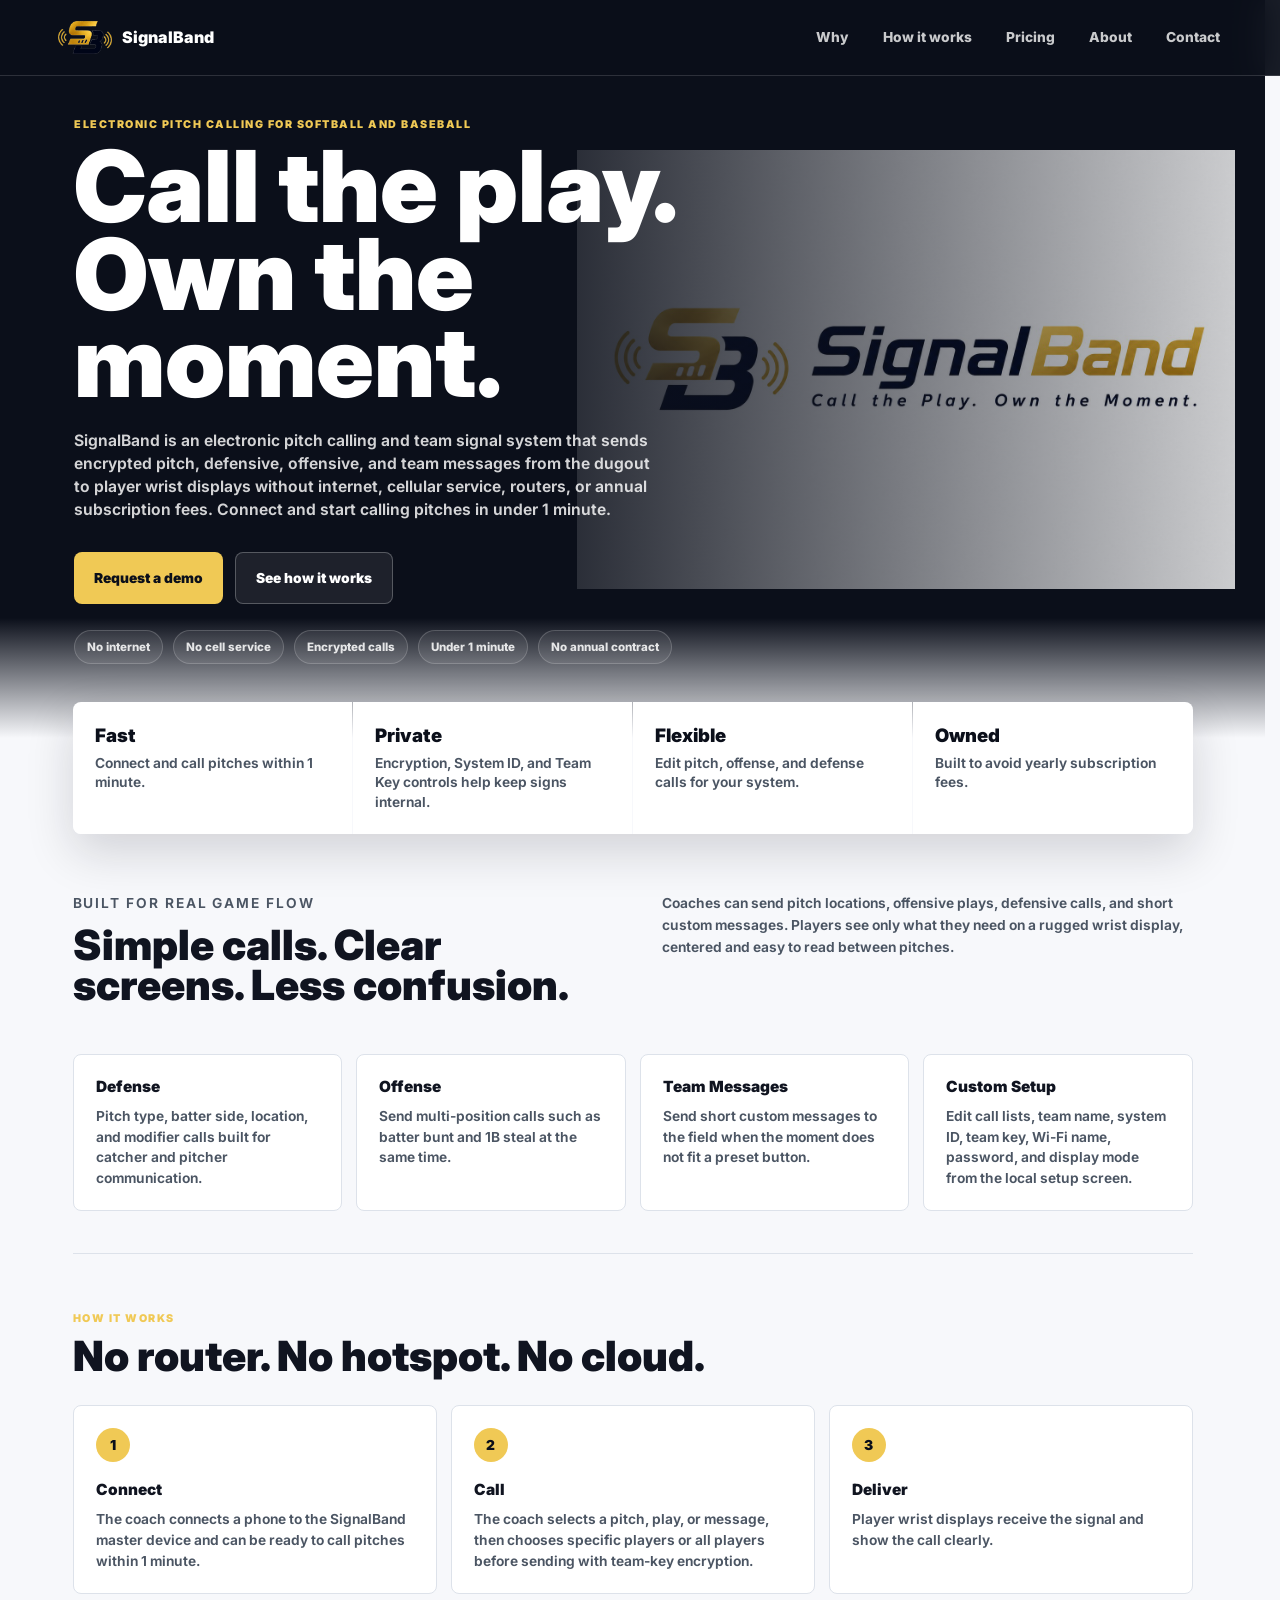
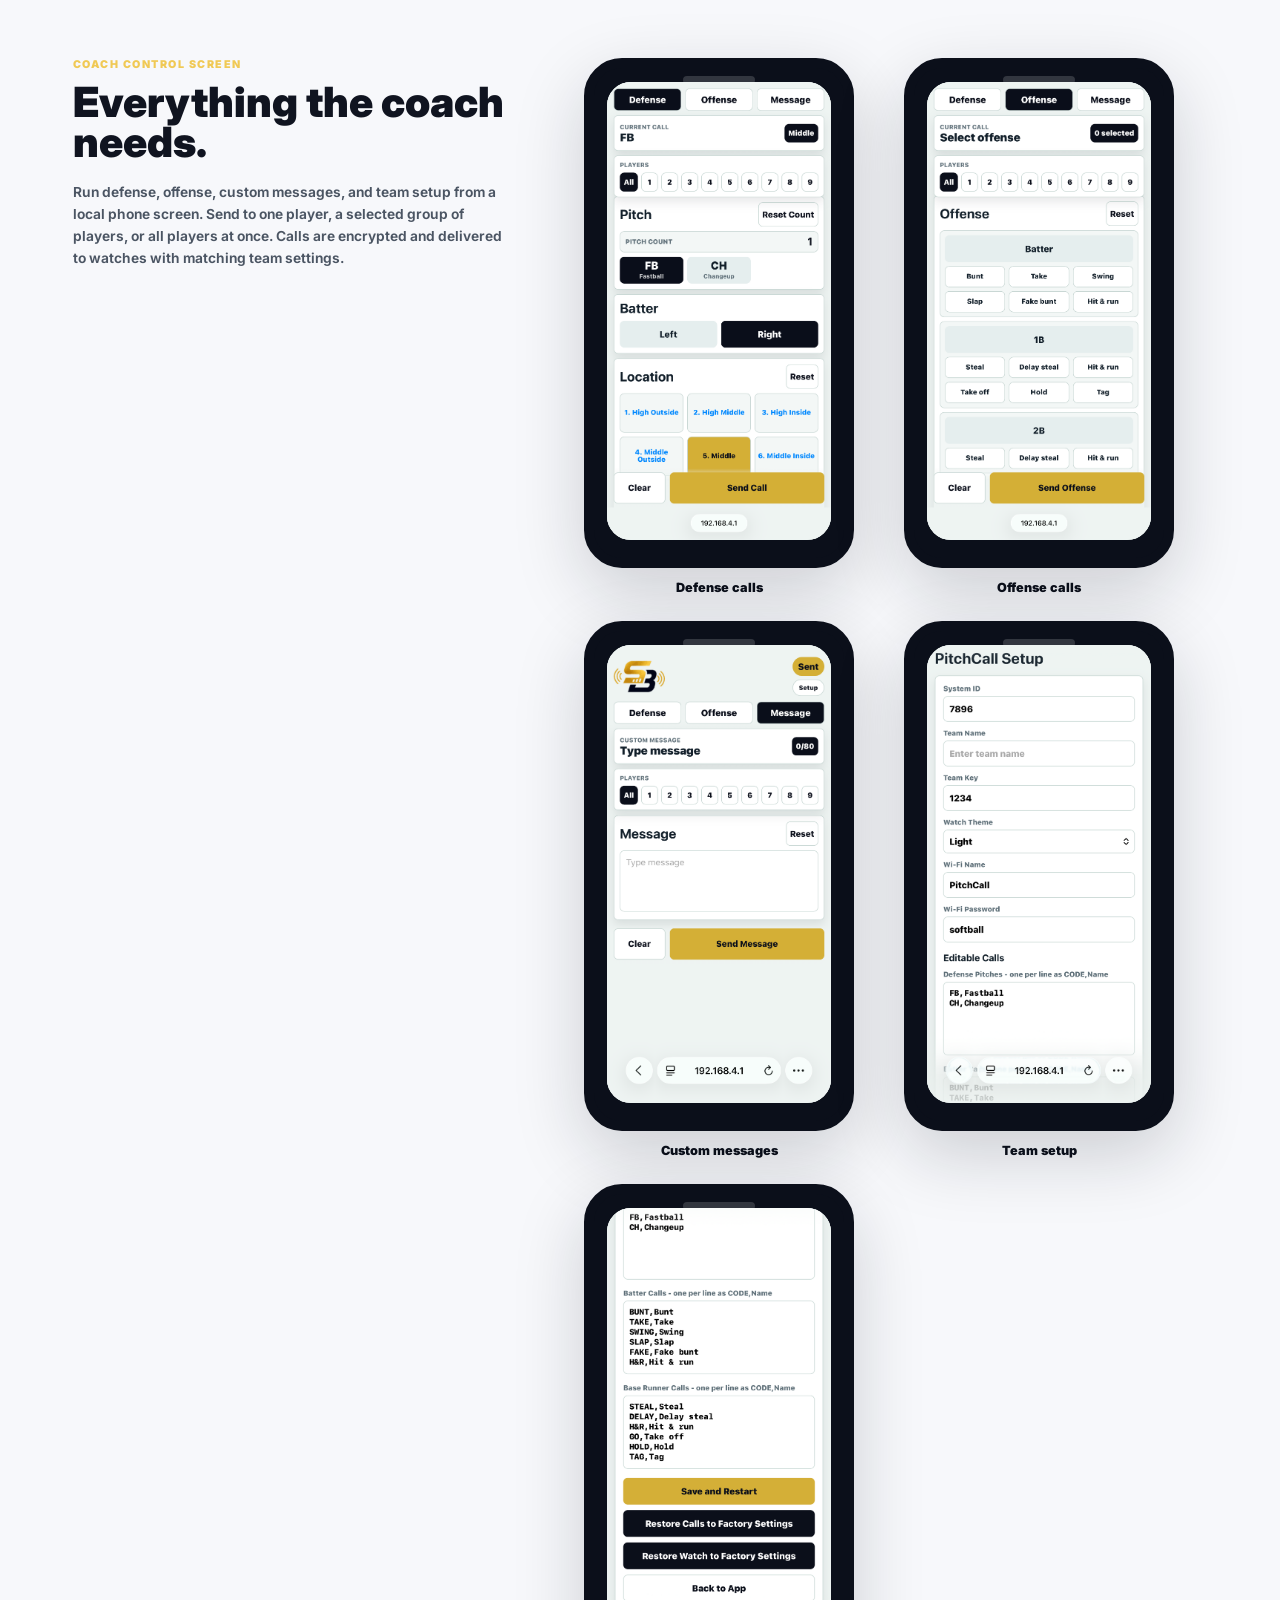
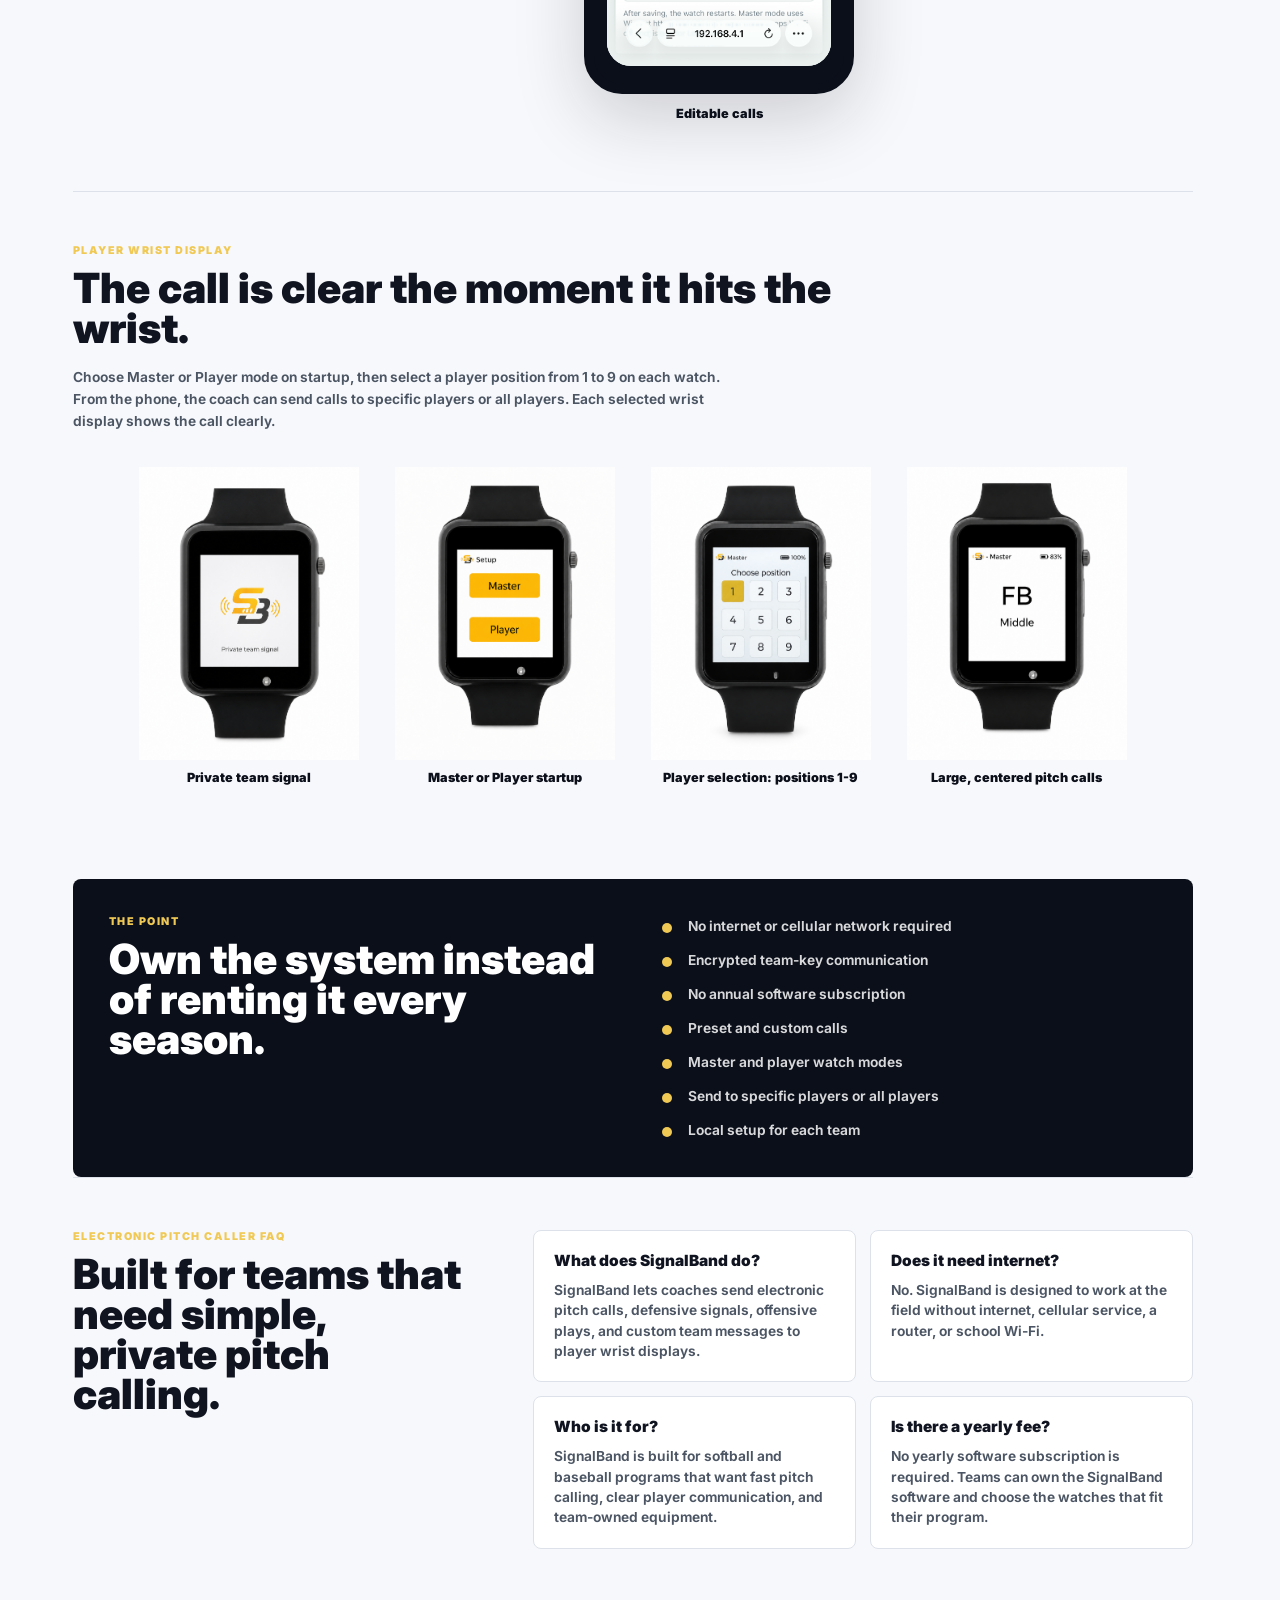
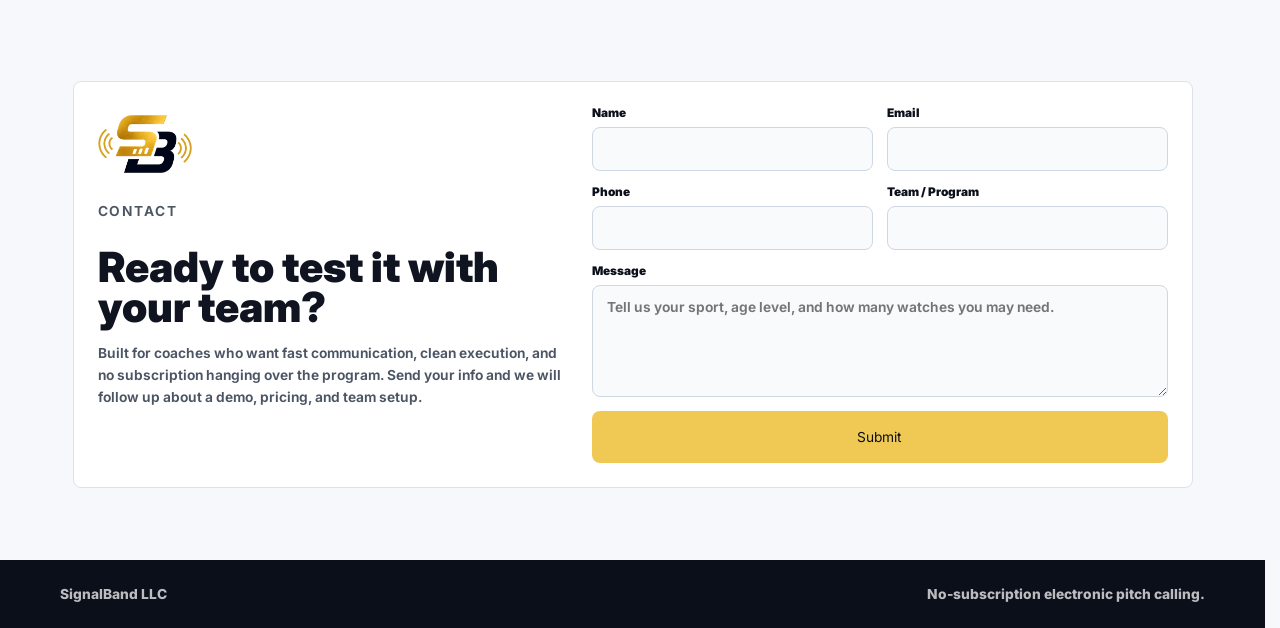
==== commit 1f813753: "fixed cell phone frame so it does not cut off send call and clear" ====
--- a/index.html
+++ b/index.html
@@ -22,7 +22,7 @@
   <link rel="preconnect" href="https://fonts.googleapis.com">
   <link rel="preconnect" href="https://fonts.gstatic.com" crossorigin>
   <link href="https://fonts.googleapis.com/css2?family=Inter:wght@500;650;800;900&display=swap" rel="stylesheet">
-  <link rel="stylesheet" href="styles.css?v=watch-layout-3">
+  <link rel="stylesheet" href="styles.css?v=phone-full-screen-4">
   <script type="application/ld+json">
   {
     "@context": "https://schema.org",
@@ -309,7 +309,7 @@
         <input type="hidden" name="_subject" value="New SignalBand demo request">
         <input type="hidden" name="_template" value="table">
         <input type="hidden" name="_captcha" value="false">
-        <input type="text" name="_honey" class="honeypot" tabindex="-1" autocomplete="off">
+        <input type="text" name="_honey" class="honeypot" hidden style="display:none" aria-hidden="true" tabindex="-1" autocomplete="off">
 
         <label>
           <span>Name</span>
--- a/styles.css
+++ b/styles.css
@@ -810,7 +810,8 @@
 
 .phone-screen {
   position: relative;
-  aspect-ratio: 9 / 16;
+  /* Match the screenshots after removing only the top 6% status bar. */
+  aspect-ratio: calc(1206 / (2622 * 0.94));
   overflow: hidden;
   border-radius: 24px;
   background: #edf5f3;
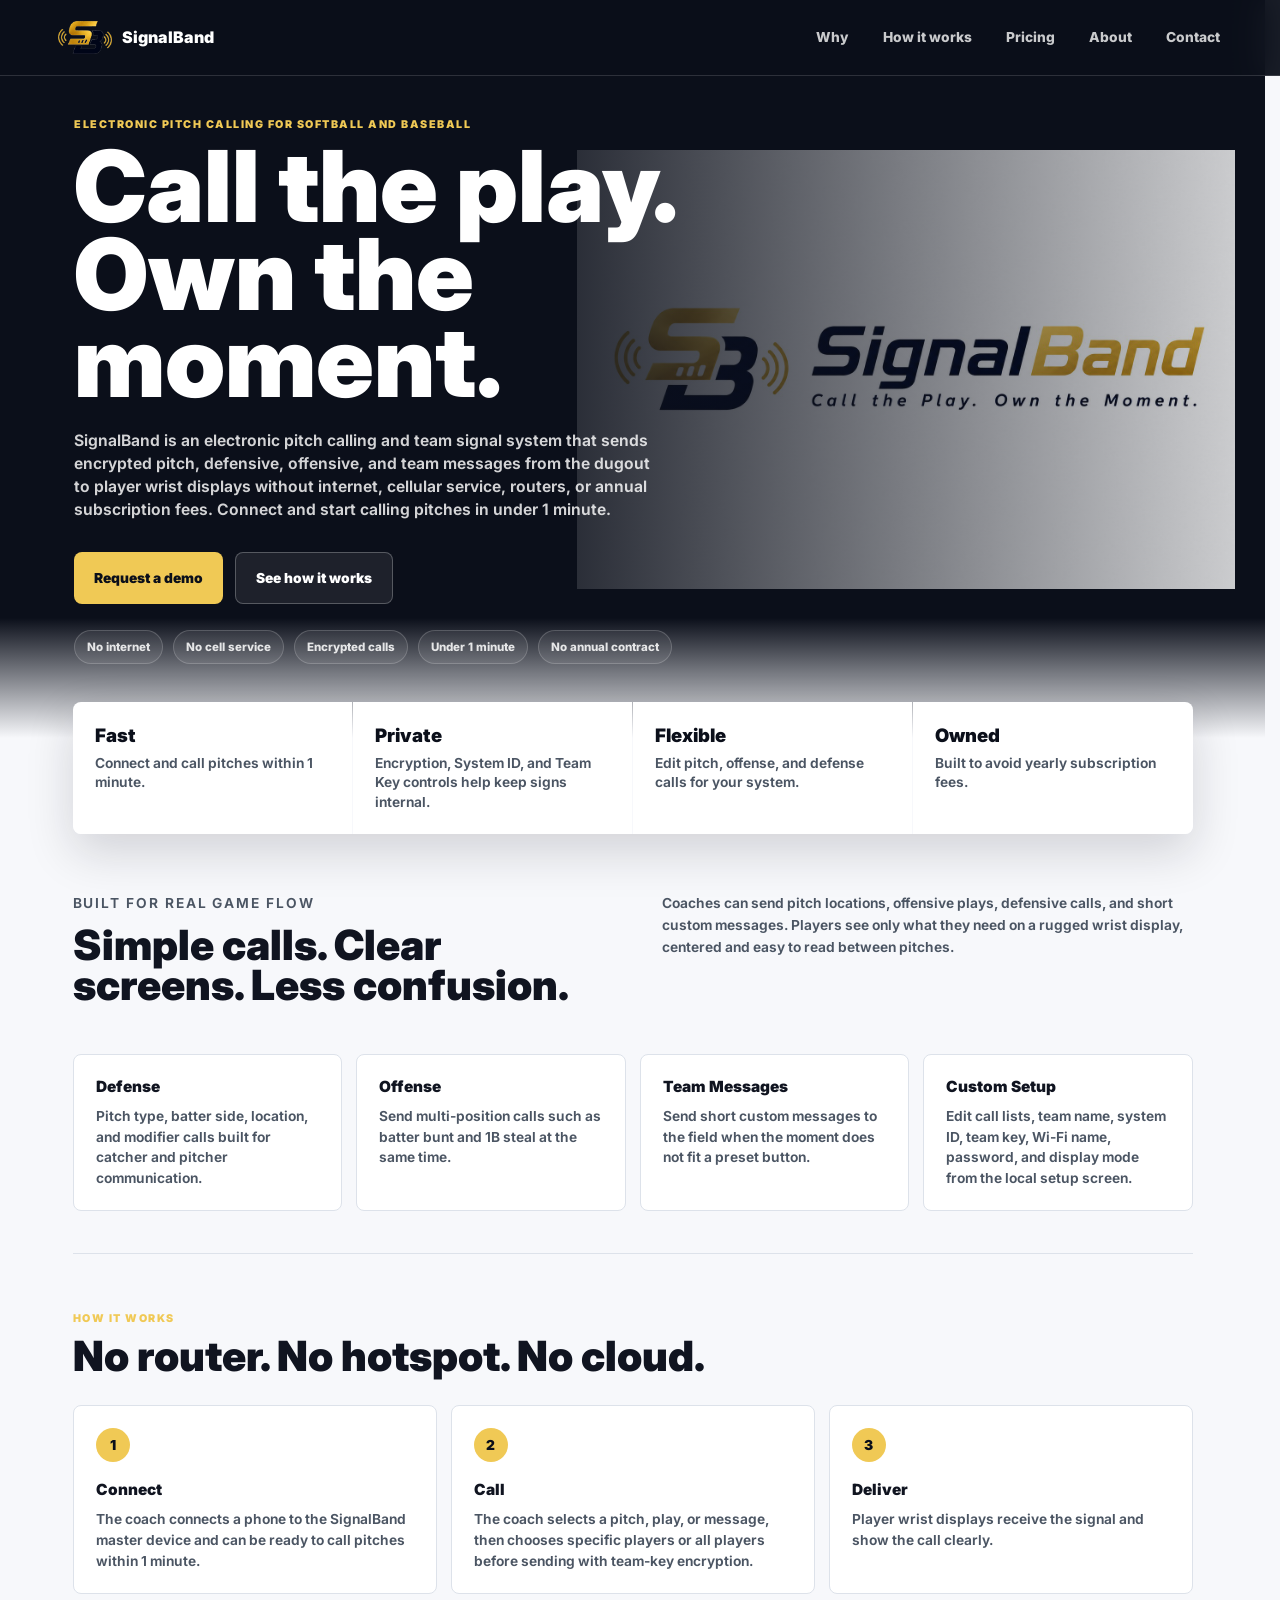
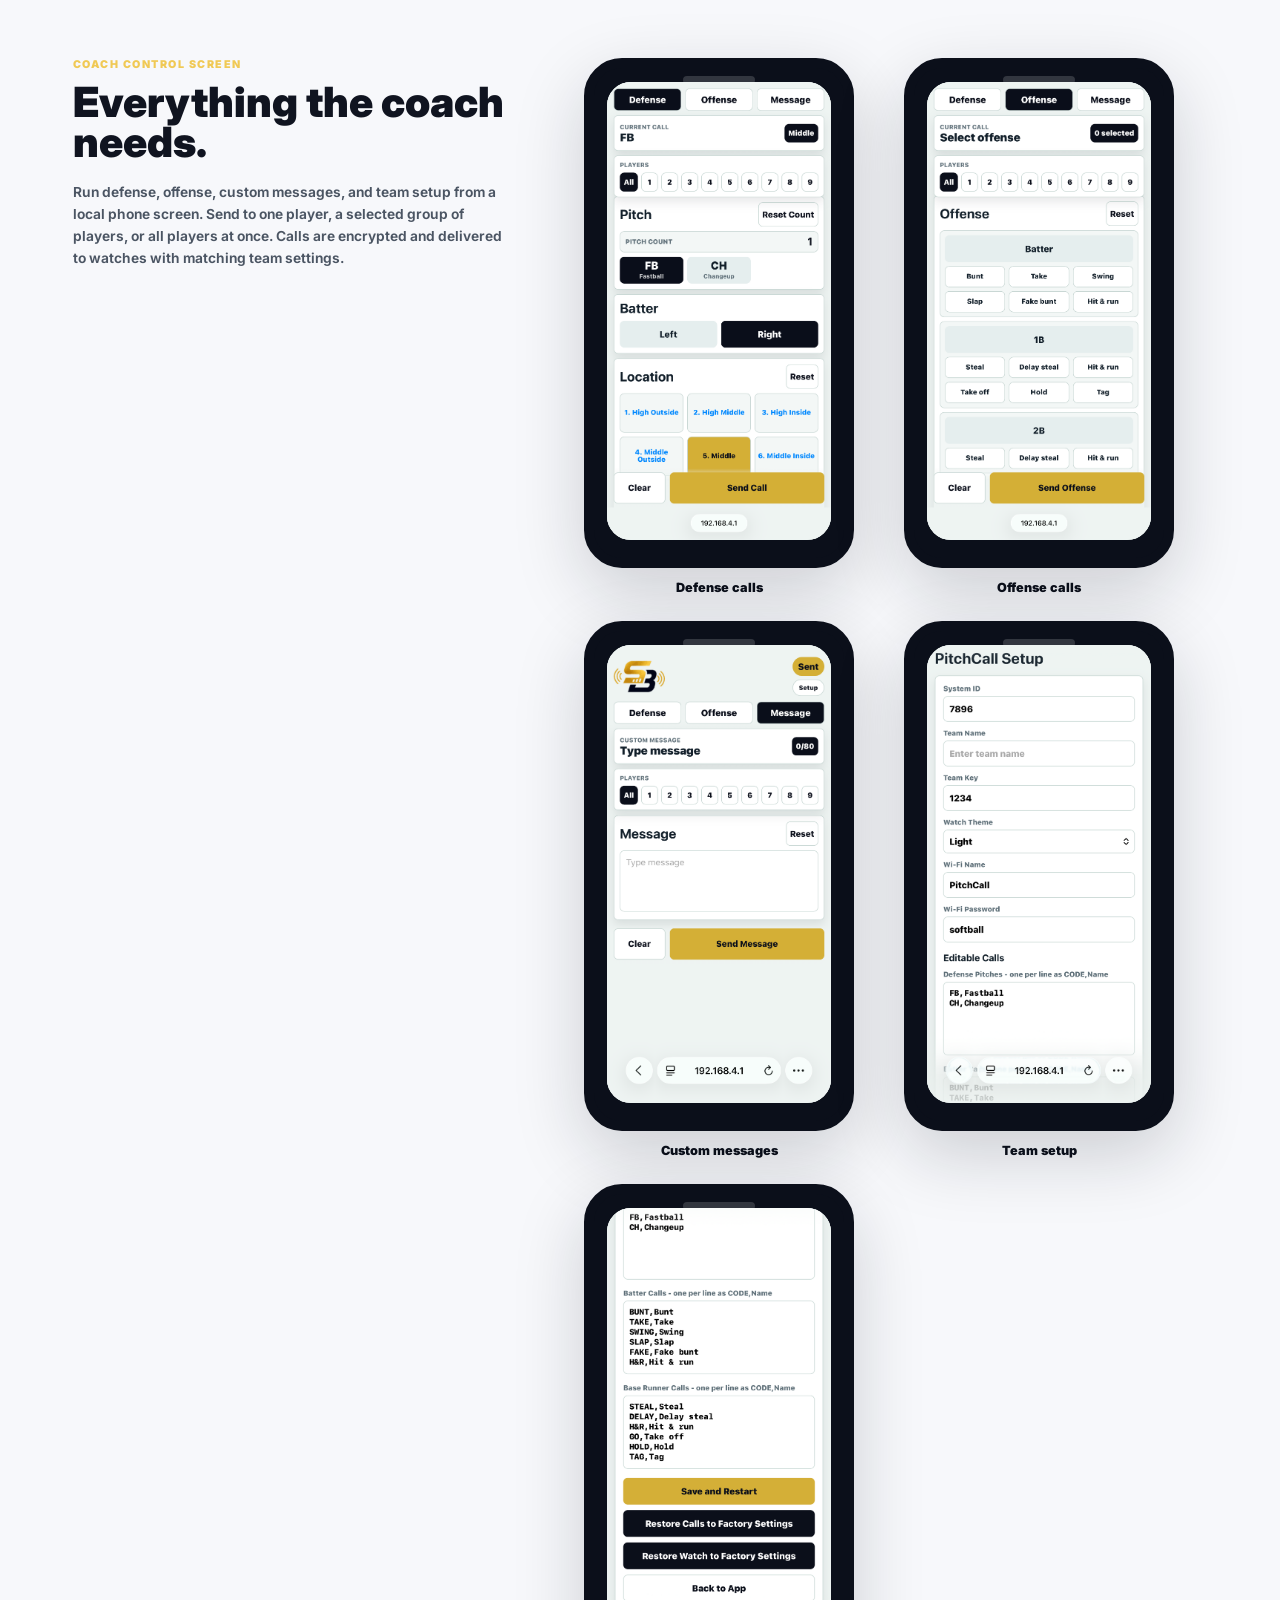
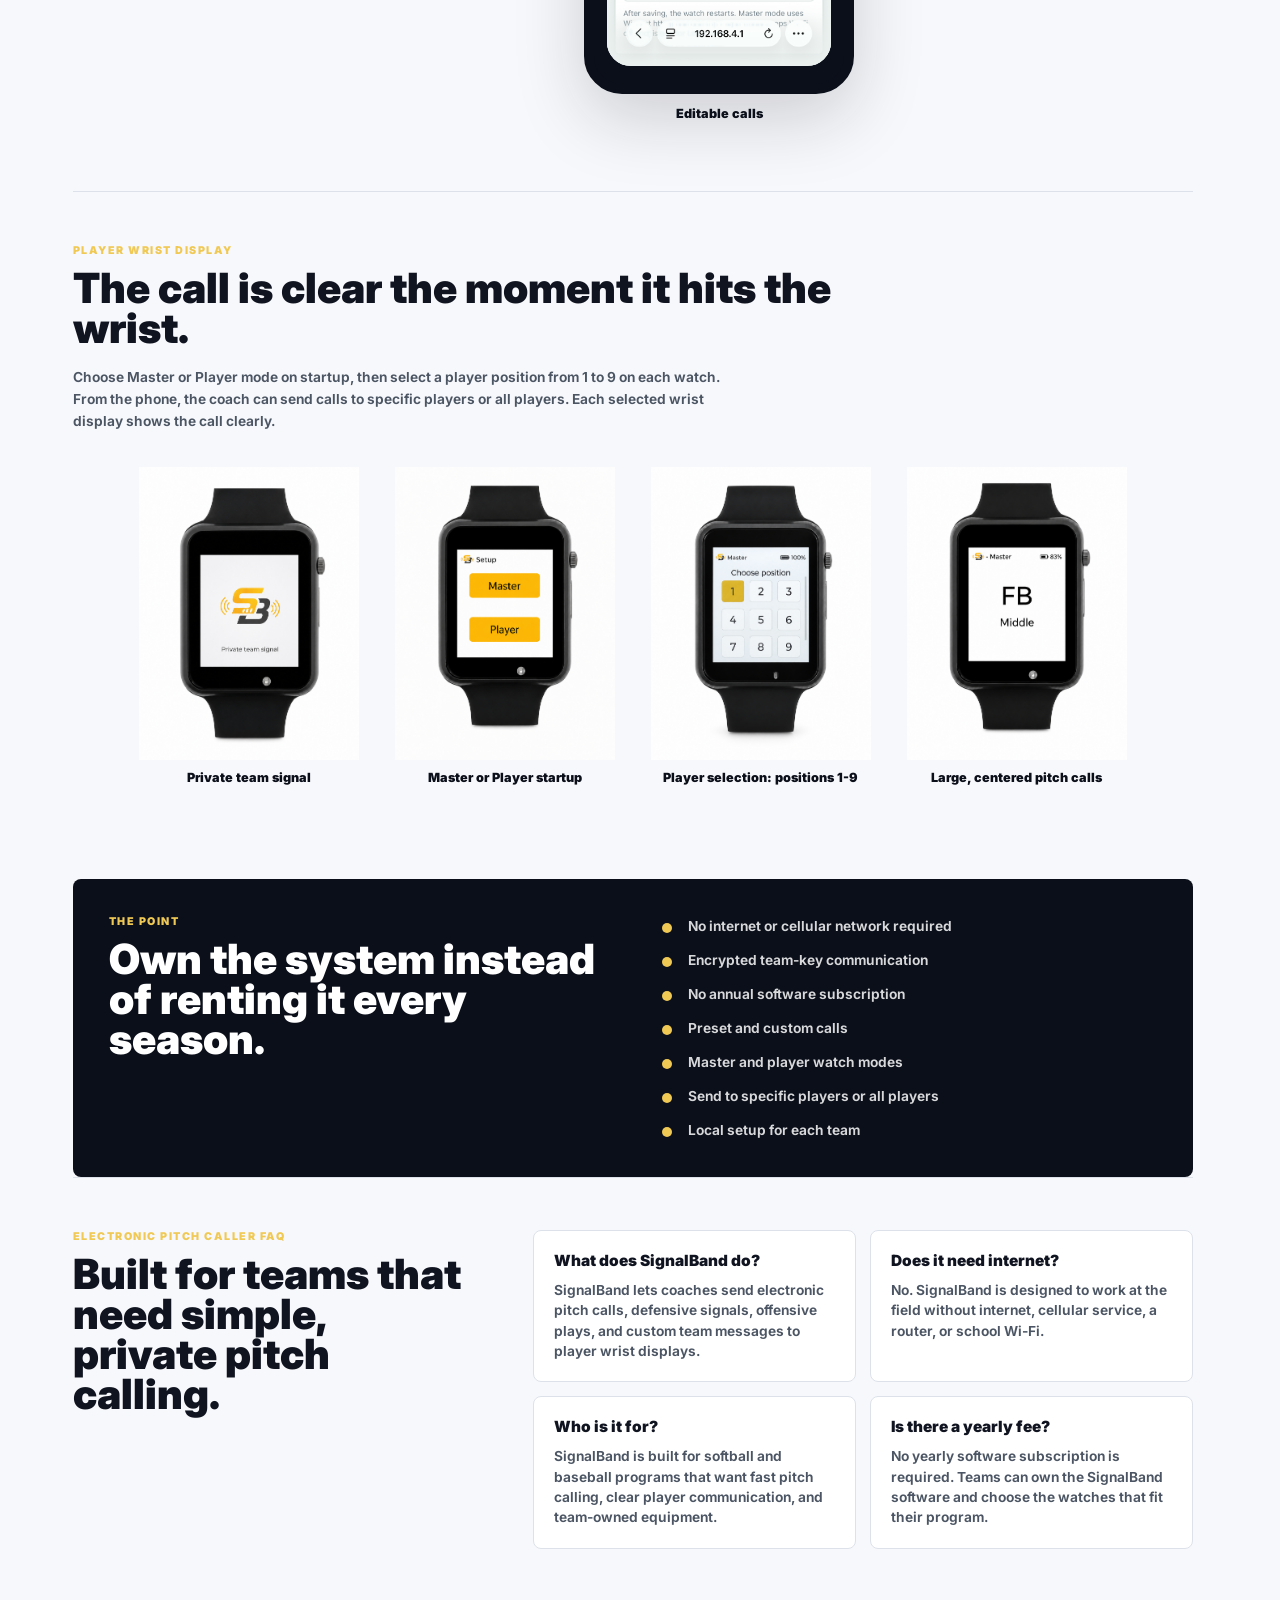
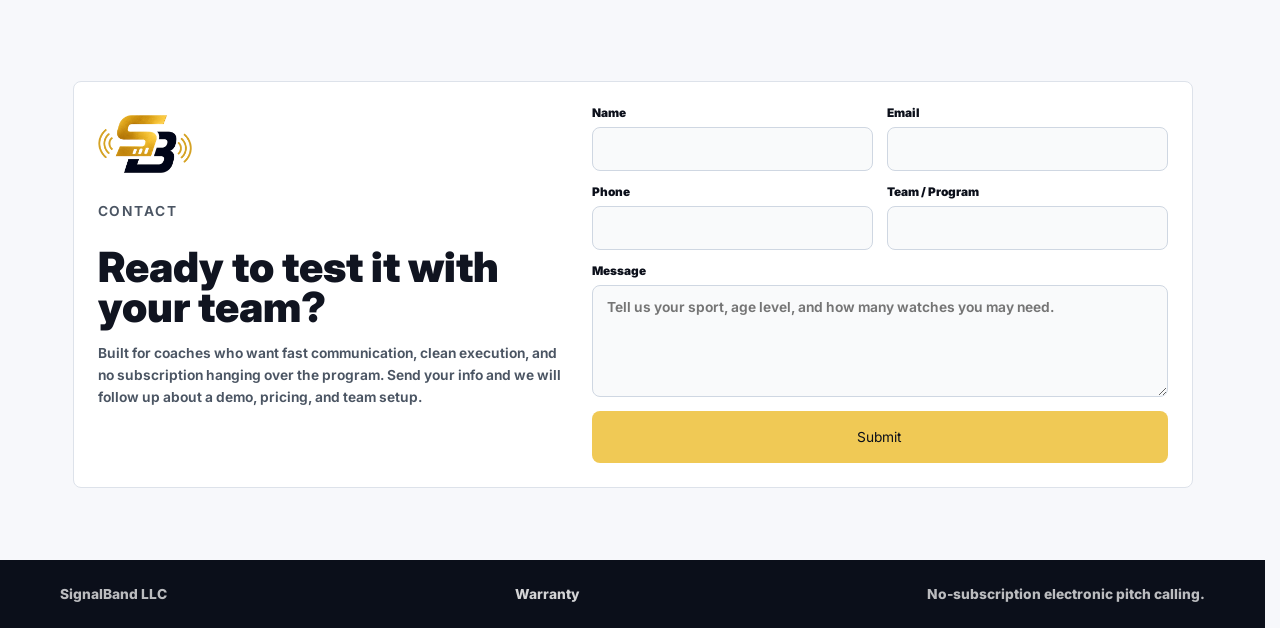
==== commit d3a2f759: "added warranty page and put it in the footer" ====
--- a/index.html
+++ b/index.html
@@ -22,7 +22,7 @@
   <link rel="preconnect" href="https://fonts.googleapis.com">
   <link rel="preconnect" href="https://fonts.gstatic.com" crossorigin>
   <link href="https://fonts.googleapis.com/css2?family=Inter:wght@500;650;800;900&display=swap" rel="stylesheet">
-  <link rel="stylesheet" href="styles.css?v=phone-full-screen-4">
+  <link rel="stylesheet" href="styles.css?v=warranty-1">
   <script type="application/ld+json">
   {
     "@context": "https://schema.org",
@@ -338,6 +338,7 @@
 
   <footer>
     <span>SignalBand LLC</span>
+    <span class="footer-links"><a href="warranty.html">Warranty</a></span>
     <span>No-subscription electronic pitch calling.</span>
   </footer>
   <script id="mobile-menu-script">
--- a/styles.css
+++ b/styles.css
@@ -581,6 +581,24 @@
   background: var(--navy);
   font-weight: 800;
 }
+footer a,
+footer a:link,
+footer a:visited {
+  color: rgba(255,255,255,.82);
+  text-decoration: none;
+}
+
+footer a:hover,
+footer a:focus {
+  color: var(--gold-2);
+  text-decoration: underline;
+  text-underline-offset: 4px;
+}
+
+.footer-links {
+  display: inline-flex;
+  gap: 16px;
+}
 
 @media (max-width: 850px) {
   .site-header {
@@ -1087,7 +1105,9 @@
   .pricing-hero,
   .price-columns,
   .kit-showcase,
-  .pricing-summary {
+  .pricing-summary,
+  .warranty-hero,
+  .warranty-content {
     width: min(100% - 28px, var(--site-width));
   }
 
@@ -1982,3 +2002,74 @@
     color: #fff;
   }
 }
+
+/* Warranty page */
+.warranty-page {
+  background: #fff;
+}
+
+.warranty-hero {
+  width: min(100% - 40px, var(--site-width));
+  margin: 0 auto;
+  padding: 154px 0 36px;
+}
+
+.warranty-hero h1 {
+  max-width: 900px;
+  font-size: clamp(3rem, 6vw, 5.8rem);
+  line-height: .92;
+}
+
+.warranty-hero p:not(.eyebrow) {
+  width: min(760px, 100%);
+  margin-top: 22px;
+  color: var(--gray);
+  font-size: 1.08rem;
+  line-height: 1.62;
+  font-weight: 650;
+}
+
+.warranty-content {
+  width: min(100% - 40px, var(--site-width));
+  margin: 0 auto 70px;
+  display: grid;
+  gap: 18px;
+}
+
+.warranty-panel {
+  border: 1px solid rgba(17,24,39,.12);
+  border-radius: 8px;
+  padding: clamp(22px, 4vw, 34px);
+  background: #fff;
+  box-shadow: 0 16px 42px rgba(17,24,39,.07);
+}
+
+.warranty-panel h2 {
+  margin-bottom: 16px;
+  font-size: clamp(1.65rem, 2.6vw, 2.45rem);
+}
+
+.warranty-panel p,
+.warranty-list {
+  color: #394150;
+  font-size: 1rem;
+  line-height: 1.68;
+  font-weight: 650;
+}
+
+.warranty-panel p + p {
+  margin-top: 14px;
+}
+
+.warranty-list {
+  margin: 0;
+  padding-left: 22px;
+}
+
+.warranty-list li + li {
+  margin-top: 12px;
+}
+
+.warranty-panel .button {
+  margin-top: 22px;
+}
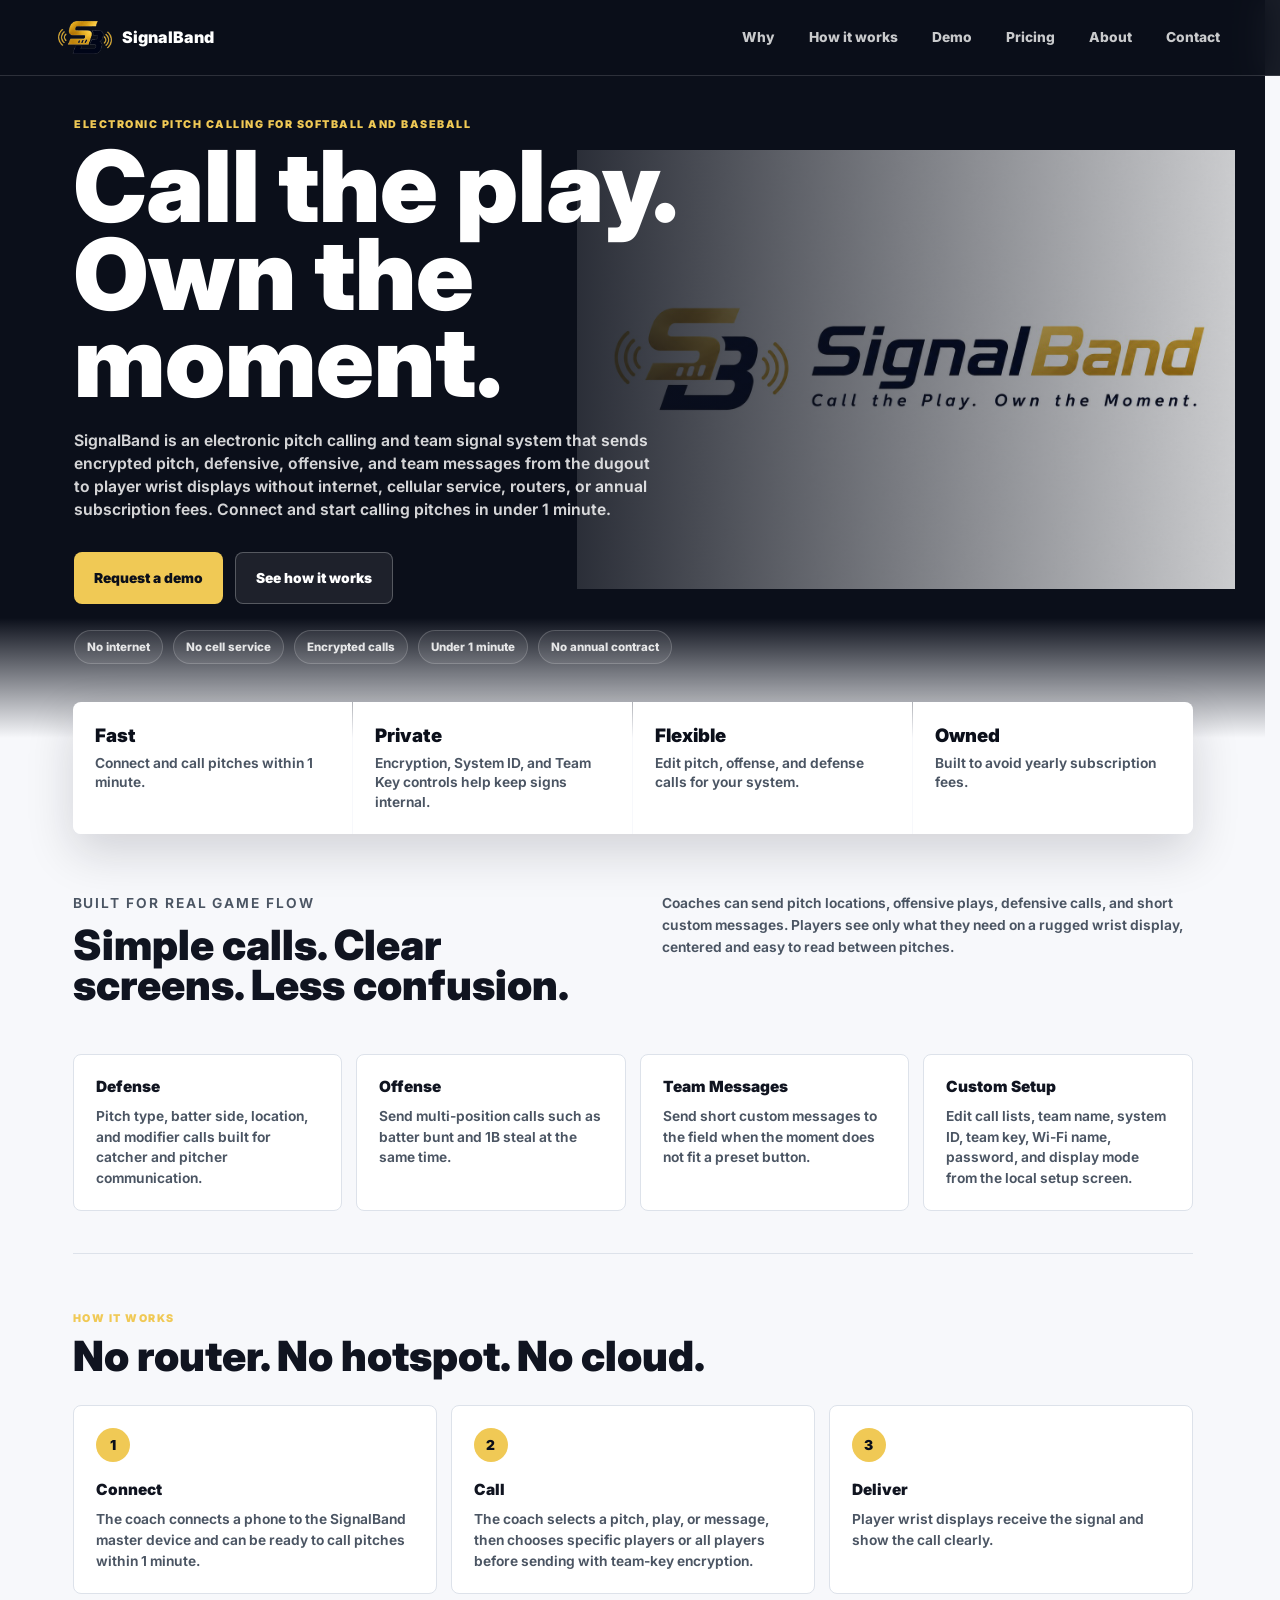
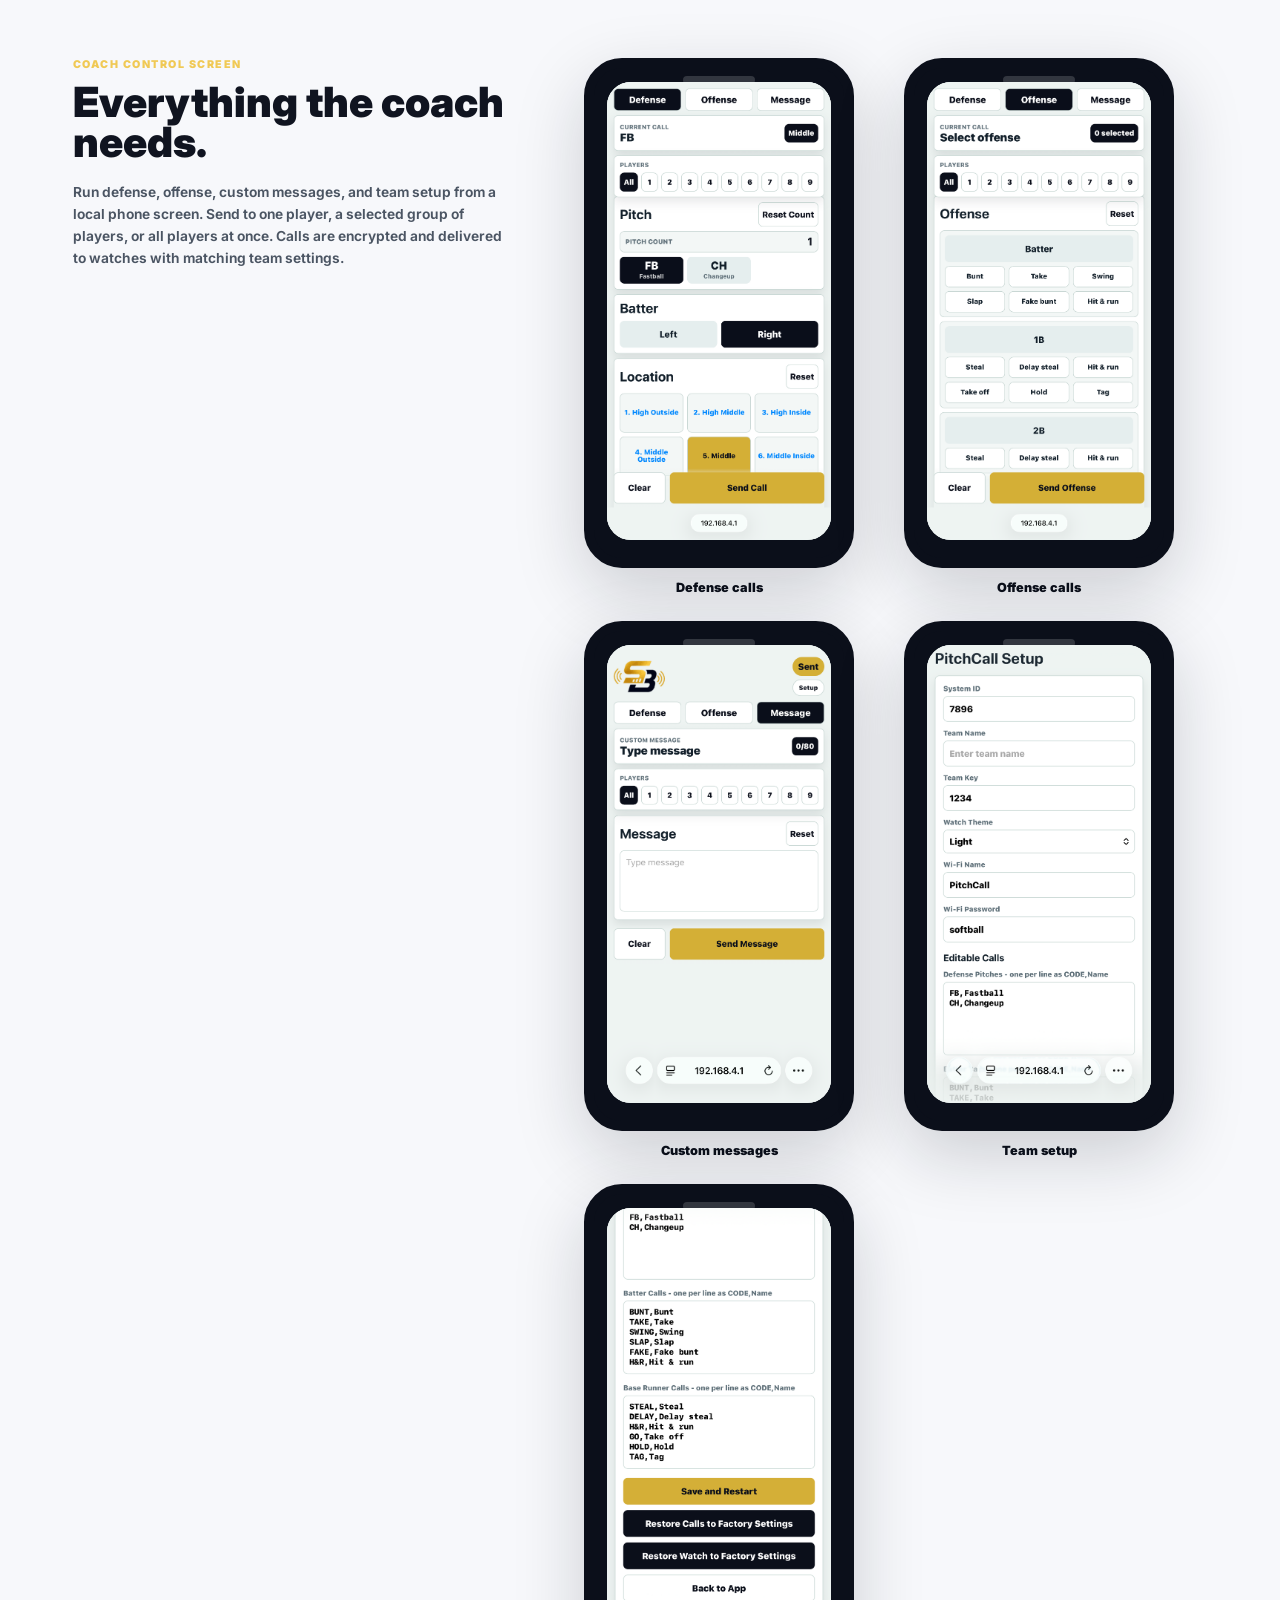
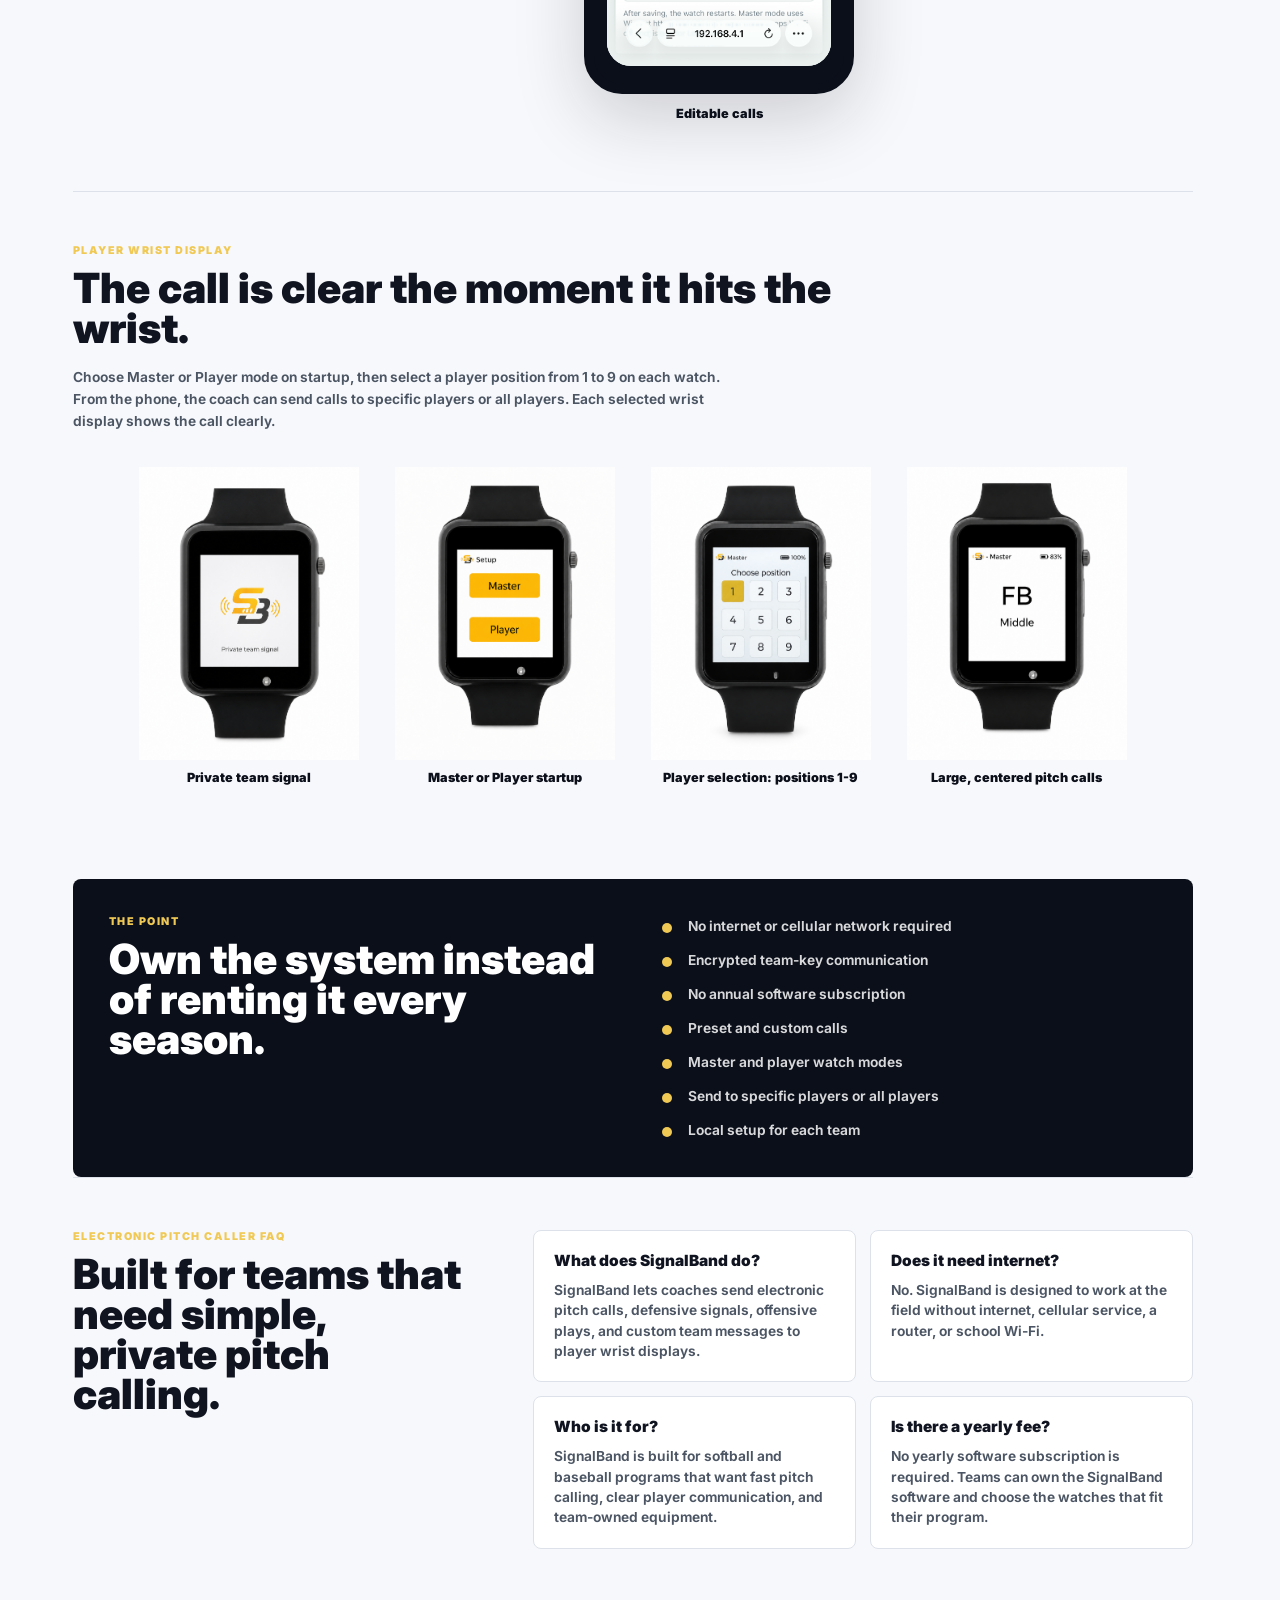
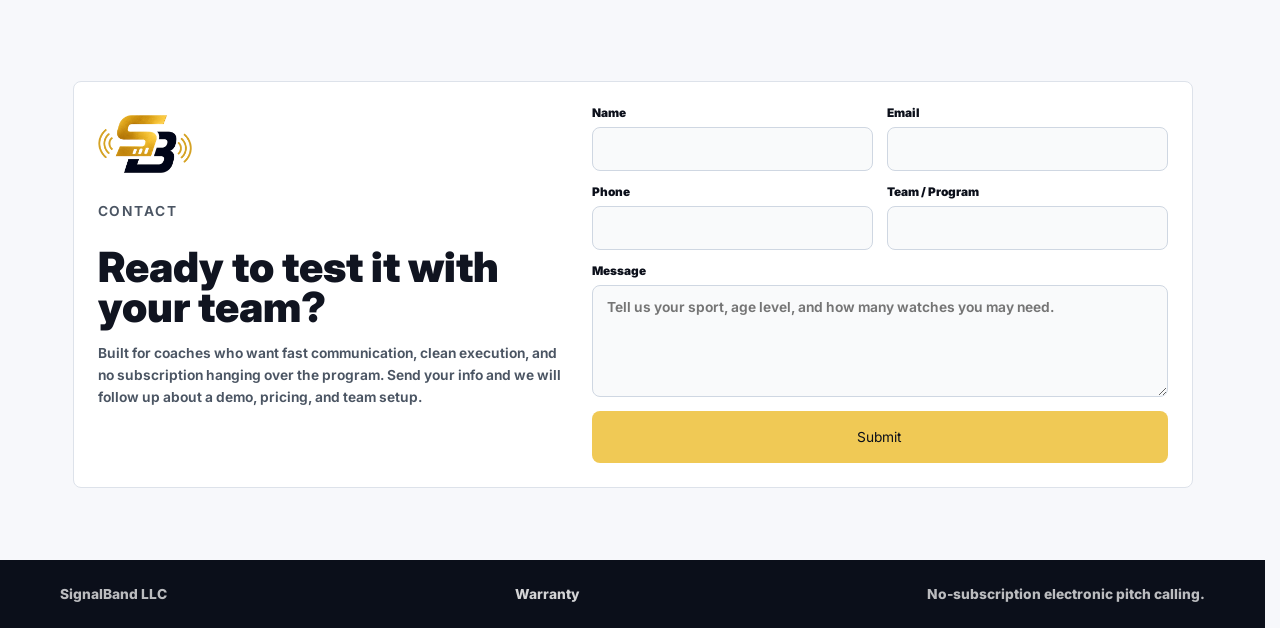
==== commit 138acce1: "added demo and FAQ" ====
--- a/index.html
+++ b/index.html
@@ -22,7 +22,7 @@
   <link rel="preconnect" href="https://fonts.googleapis.com">
   <link rel="preconnect" href="https://fonts.gstatic.com" crossorigin>
   <link href="https://fonts.googleapis.com/css2?family=Inter:wght@500;650;800;900&display=swap" rel="stylesheet">
-  <link rel="stylesheet" href="styles.css?v=warranty-1">
+  <link rel="stylesheet" href="styles.css?v=demo-1">
   <script type="application/ld+json">
   {
     "@context": "https://schema.org",
@@ -91,6 +91,7 @@
     <nav id="main-navigation" aria-label="Main navigation">
       <a href="#why">Why</a>
       <a href="#works">How it works</a>
+      <a href="demo.html">Demo</a>
       <a href="pricing.html">Pricing</a>
       <a href="about.html">About</a>
       <a href="#contact">Contact</a>
--- a/styles.css
+++ b/styles.css
@@ -1107,7 +1107,11 @@
   .kit-showcase,
   .pricing-summary,
   .warranty-hero,
-  .warranty-content {
+  .warranty-content,
+  .faq-hero,
+  .faq-content,
+  .demo-hero,
+  .demo-library {
     width: min(100% - 28px, var(--site-width));
   }
 
@@ -2072,4 +2076,163 @@
 
 .warranty-panel .button {
   margin-top: 22px;
+}
+/* FAQ page */
+.faq-page {
+  background: #fff;
+}
+
+.faq-hero {
+  width: min(100% - 40px, var(--site-width));
+  margin: 0 auto;
+  padding: 154px 0 36px;
+}
+
+.faq-hero h1 {
+  max-width: 900px;
+  font-size: clamp(3rem, 6vw, 5.8rem);
+  line-height: .92;
+}
+
+.faq-hero p:not(.eyebrow) {
+  width: min(760px, 100%);
+  margin-top: 22px;
+  color: var(--gray);
+  font-size: 1.08rem;
+  line-height: 1.62;
+  font-weight: 650;
+}
+
+.faq-content {
+  width: min(100% - 40px, var(--site-width));
+  margin: 0 auto 70px;
+  display: grid;
+  gap: 24px;
+}
+
+.faq-group {
+  display: grid;
+  grid-template-columns: minmax(180px, 280px) 1fr;
+  gap: 22px;
+  align-items: start;
+}
+
+.faq-group h2 {
+  position: sticky;
+  top: 112px;
+  font-size: clamp(1.45rem, 2.4vw, 2.15rem);
+}
+
+.faq-list {
+  display: grid;
+  gap: 14px;
+}
+
+.faq-item {
+  border: 1px solid rgba(17,24,39,.12);
+  border-radius: 8px;
+  padding: clamp(18px, 3vw, 26px);
+  background: #fff;
+  box-shadow: 0 12px 34px rgba(17,24,39,.06);
+}
+
+.faq-item h3 {
+  margin-bottom: 10px;
+  font-size: 1.08rem;
+}
+
+.faq-item p {
+  color: #394150;
+  font-size: 1rem;
+  line-height: 1.62;
+  font-weight: 650;
+}
+
+@media (max-width: 780px) {
+  .faq-group {
+    grid-template-columns: 1fr;
+  }
+
+  .faq-group h2 {
+    position: static;
+  }
+}
+/* Demo page */
+.demo-page {
+  background: #fff;
+}
+
+.demo-hero {
+  width: min(100% - 40px, var(--site-width));
+  margin: 0 auto;
+  padding: 154px 0 36px;
+}
+
+.demo-hero h1 {
+  max-width: 900px;
+  font-size: clamp(3rem, 6vw, 5.8rem);
+  line-height: .92;
+}
+
+.demo-hero p:not(.eyebrow) {
+  width: min(760px, 100%);
+  margin-top: 22px;
+  color: var(--gray);
+  font-size: 1.08rem;
+  line-height: 1.62;
+  font-weight: 650;
+}
+
+.demo-library {
+  width: min(100% - 40px, var(--site-width));
+  margin: 0 auto 70px;
+}
+
+.demo-video-card {
+  display: grid;
+  grid-template-columns: minmax(240px, 1fr) minmax(280px, 420px);
+  gap: clamp(22px, 5vw, 54px);
+  align-items: center;
+  border: 1px solid rgba(17,24,39,.12);
+  border-radius: 8px;
+  padding: clamp(22px, 4vw, 36px);
+  background: #fff;
+  box-shadow: 0 16px 42px rgba(17,24,39,.07);
+}
+
+.demo-video-copy h2 {
+  margin-bottom: 16px;
+  font-size: clamp(1.9rem, 3.2vw, 3.1rem);
+}
+
+.demo-video-copy p:not(.eyebrow) {
+  color: #394150;
+  font-size: 1rem;
+  line-height: 1.68;
+  font-weight: 650;
+}
+
+.demo-video-frame {
+  width: min(100%, 420px);
+  margin: 0 auto;
+}
+
+.demo-video-frame video {
+  display: block;
+  width: 100%;
+  aspect-ratio: 9 / 16;
+  border: 1px solid rgba(17,24,39,.16);
+  border-radius: 8px;
+  background: #0b0f1a;
+  box-shadow: 0 18px 42px rgba(17,24,39,.18);
+}
+
+@media (max-width: 820px) {
+  .demo-video-card {
+    grid-template-columns: 1fr;
+  }
+
+  .demo-video-frame {
+    width: min(100%, 360px);
+  }
 }
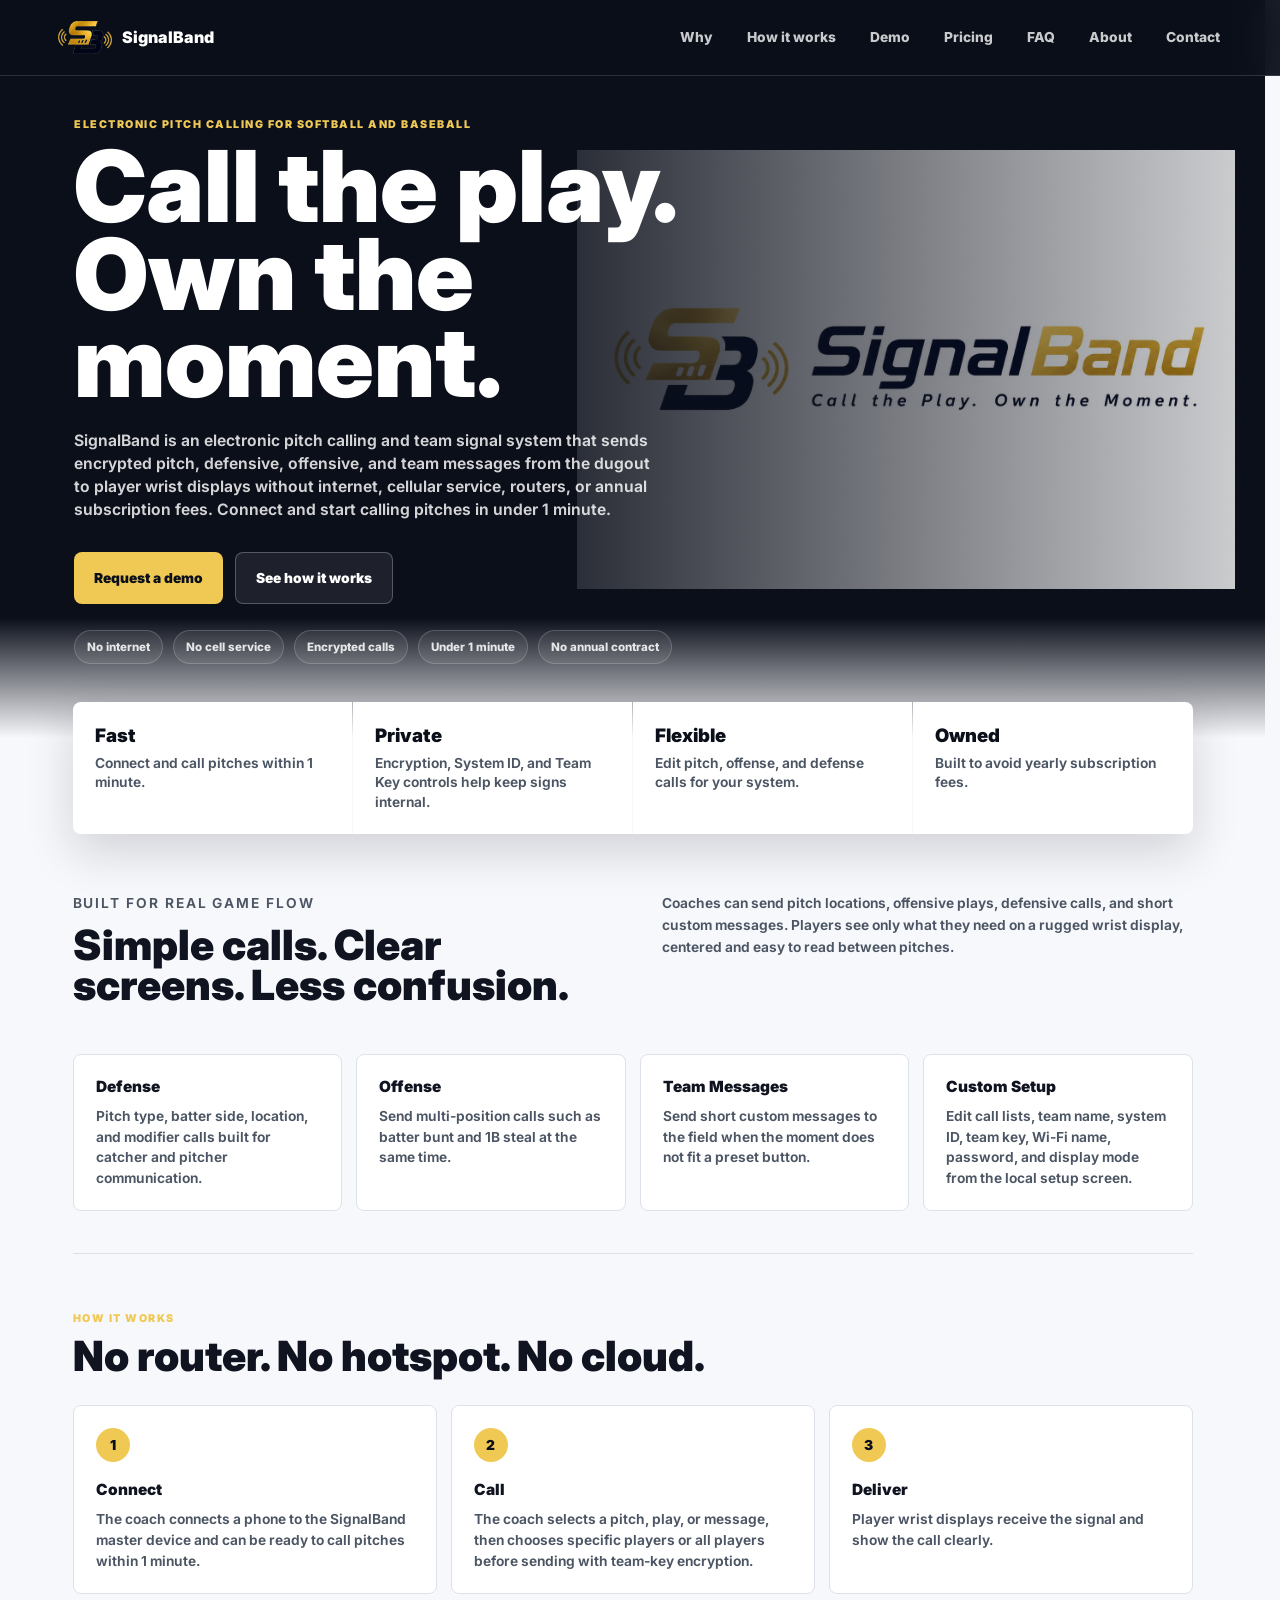
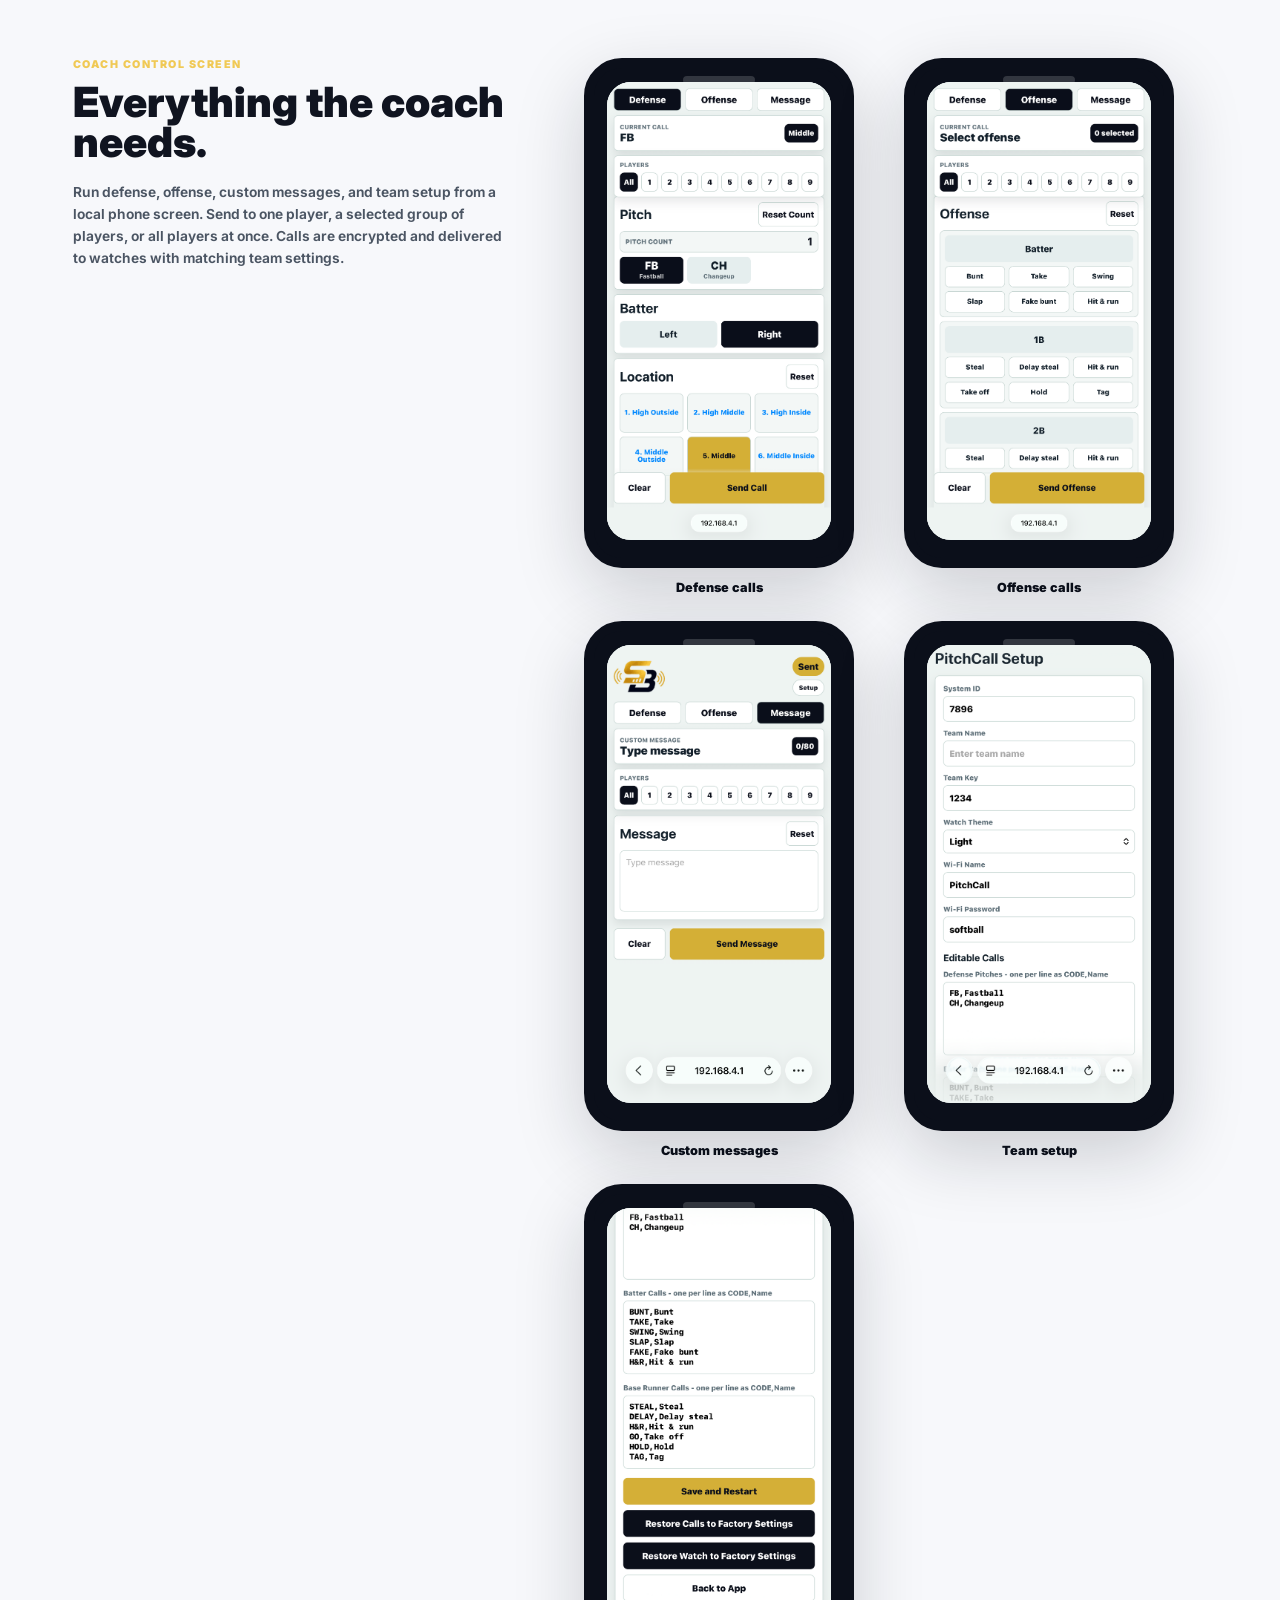
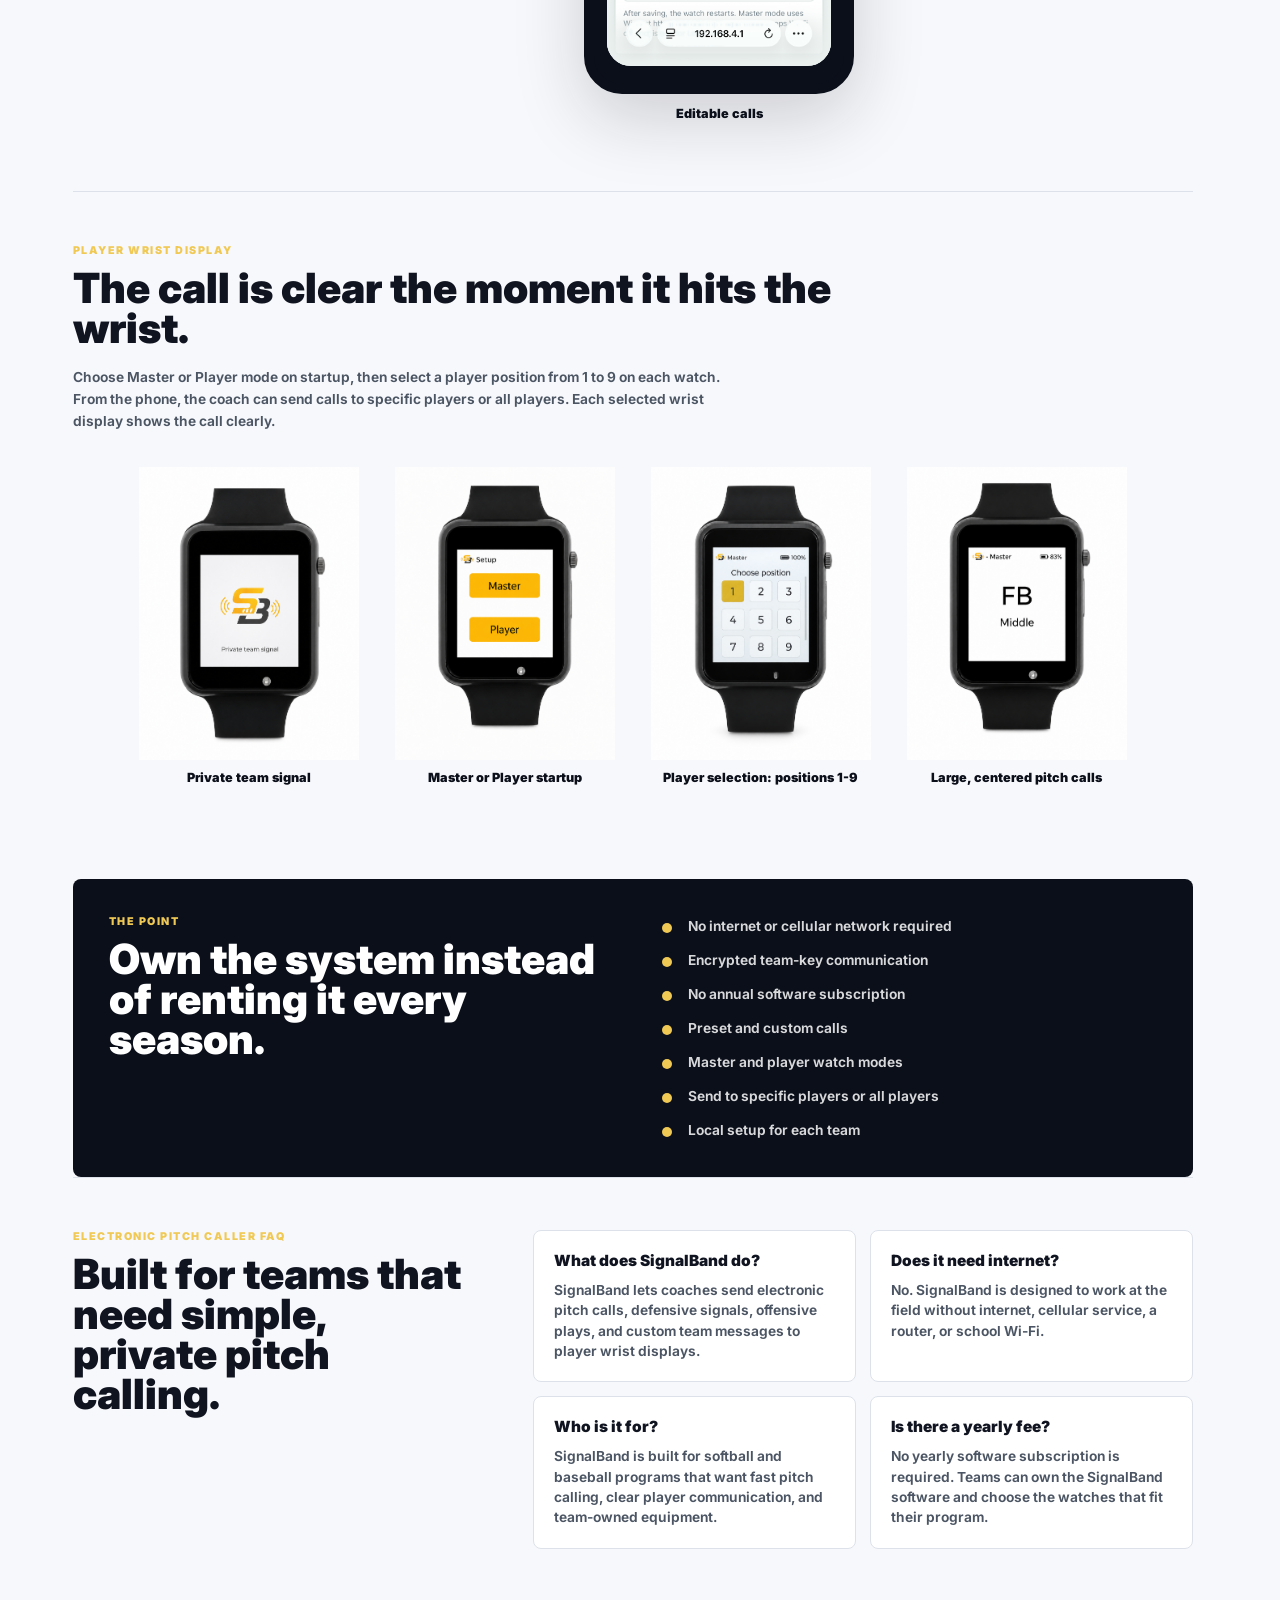
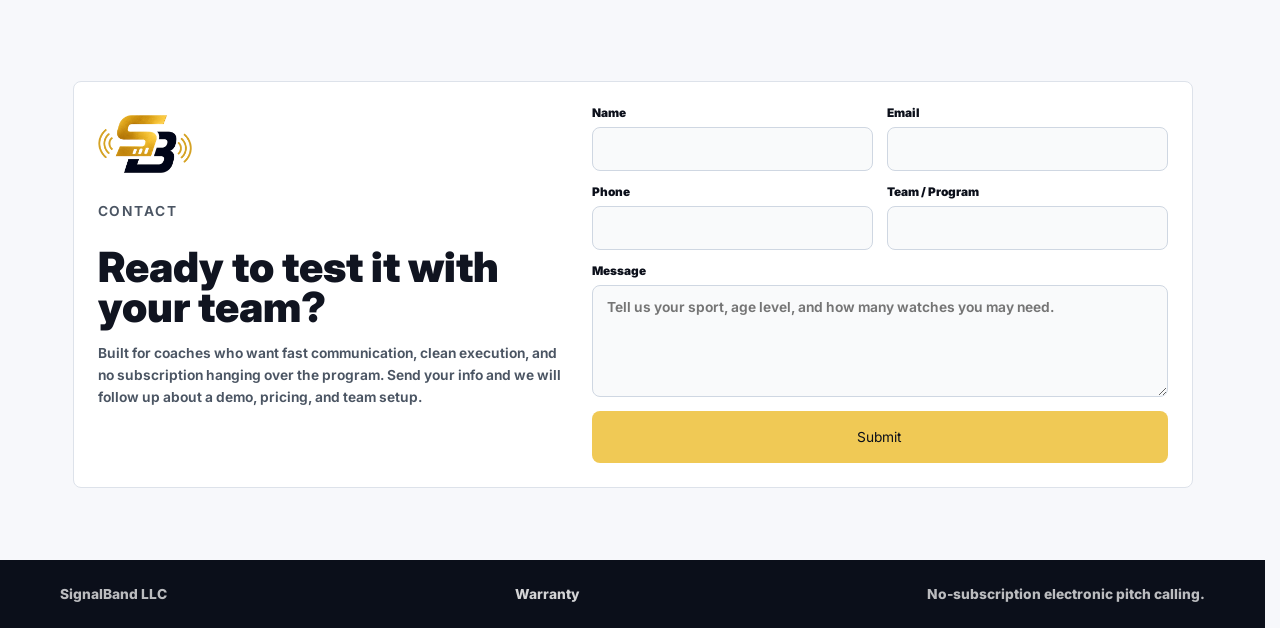
==== commit a5b1cafa: "add FAQ to nav and cleaned up demo page" ====
--- a/index.html
+++ b/index.html
@@ -93,6 +93,7 @@
       <a href="#works">How it works</a>
       <a href="demo.html">Demo</a>
       <a href="pricing.html">Pricing</a>
+      <a href="faq.html">FAQ</a>
       <a href="about.html">About</a>
       <a href="#contact">Contact</a>
     </nav>
--- a/styles.css
+++ b/styles.css
@@ -2190,9 +2190,8 @@
 
 .demo-video-card {
   display: grid;
-  grid-template-columns: minmax(240px, 1fr) minmax(280px, 420px);
-  gap: clamp(22px, 5vw, 54px);
-  align-items: center;
+  gap: clamp(22px, 4vw, 34px);
+  align-items: start;
   border: 1px solid rgba(17,24,39,.12);
   border-radius: 8px;
   padding: clamp(22px, 4vw, 36px);
@@ -2213,7 +2212,7 @@
 }
 
 .demo-video-frame {
-  width: min(100%, 420px);
+  width: min(100%, 440px);
   margin: 0 auto;
 }
 
@@ -2228,11 +2227,7 @@
 }
 
 @media (max-width: 820px) {
-  .demo-video-card {
-    grid-template-columns: 1fr;
-  }
-
   .demo-video-frame {
     width: min(100%, 360px);
   }
-}+}
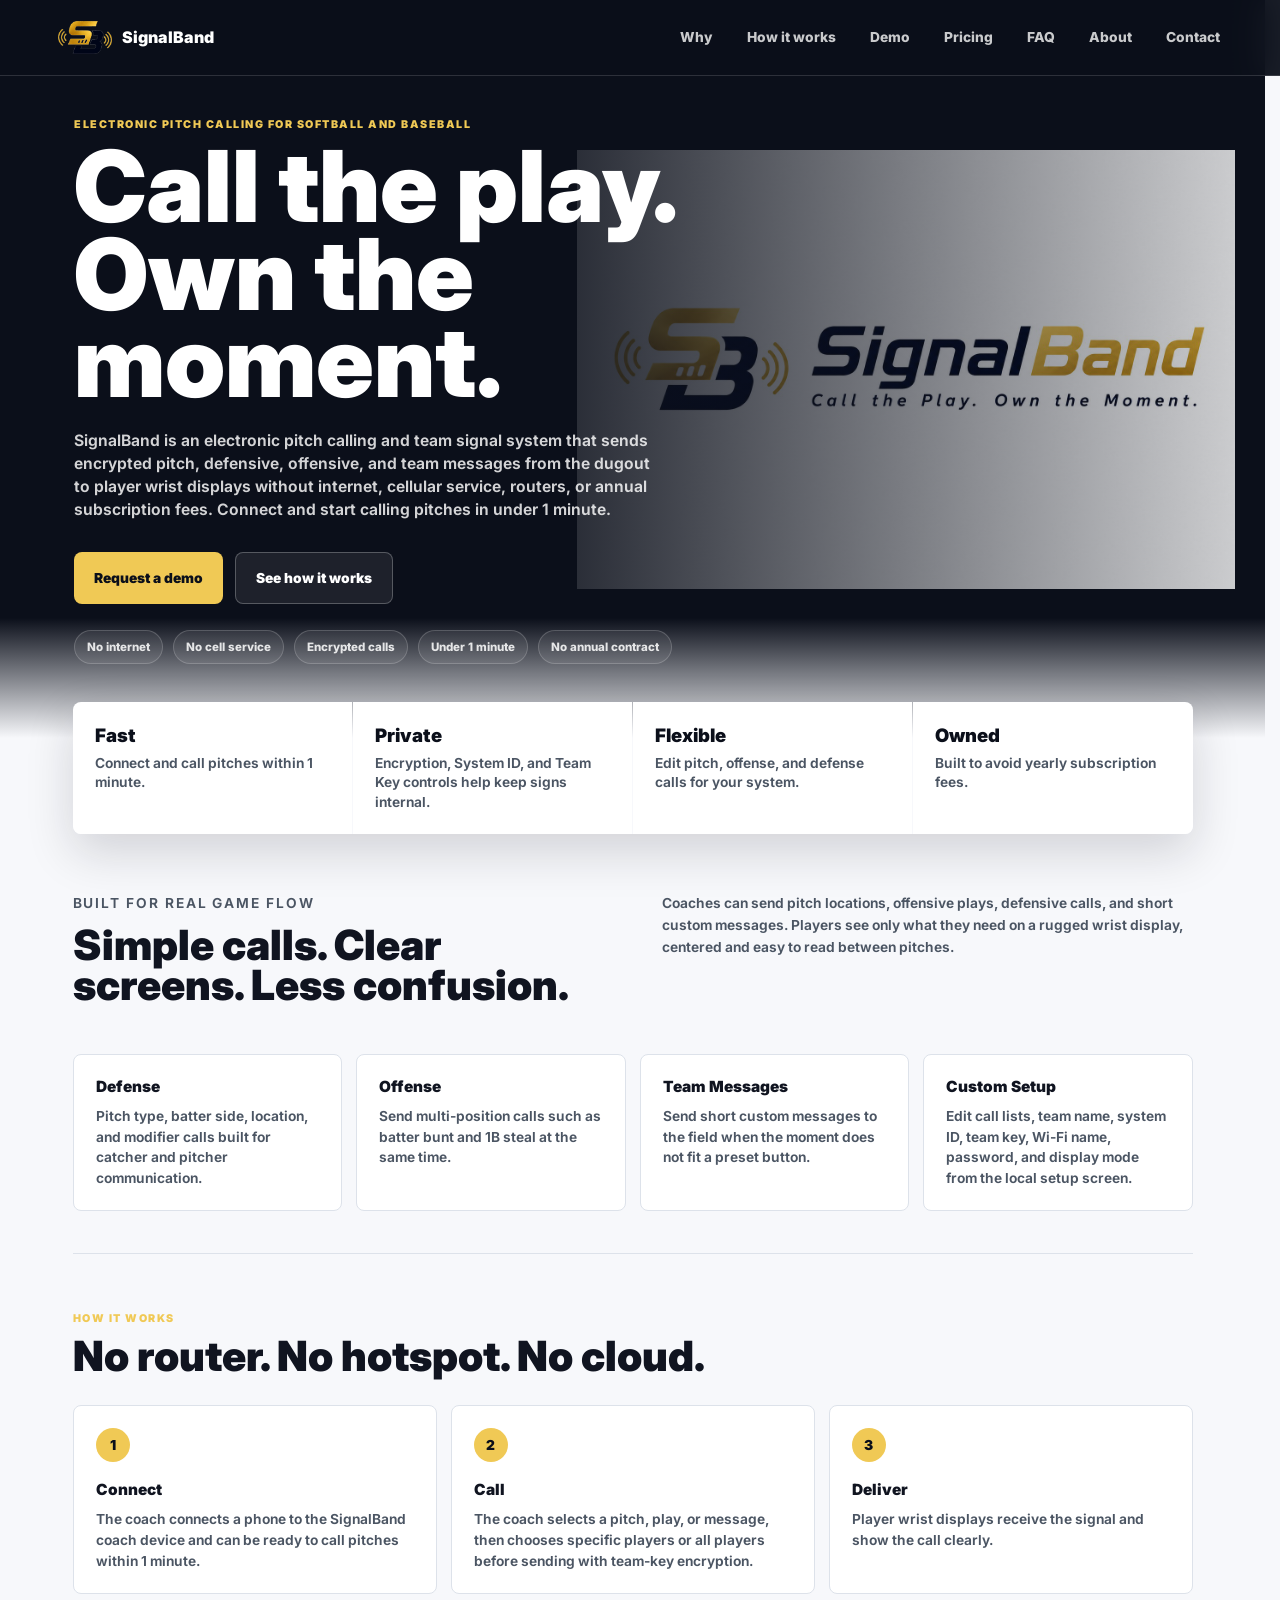
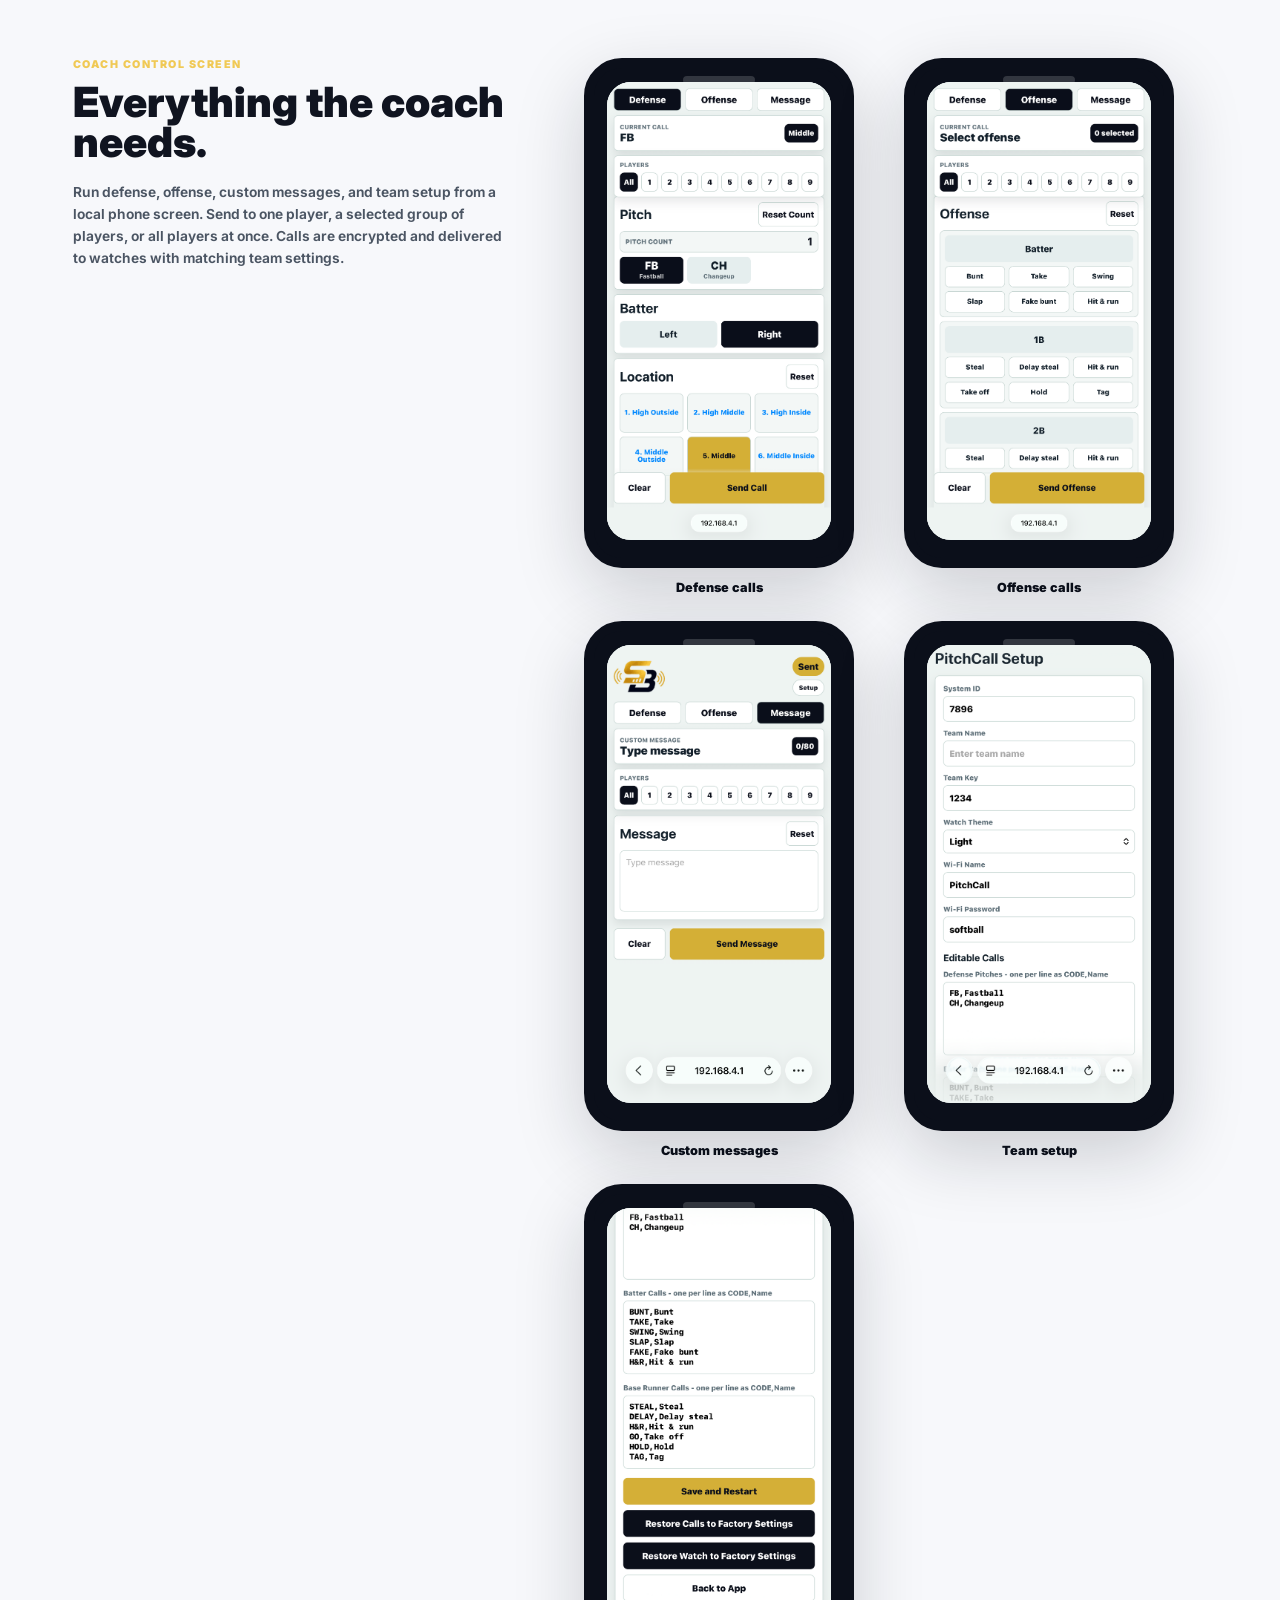
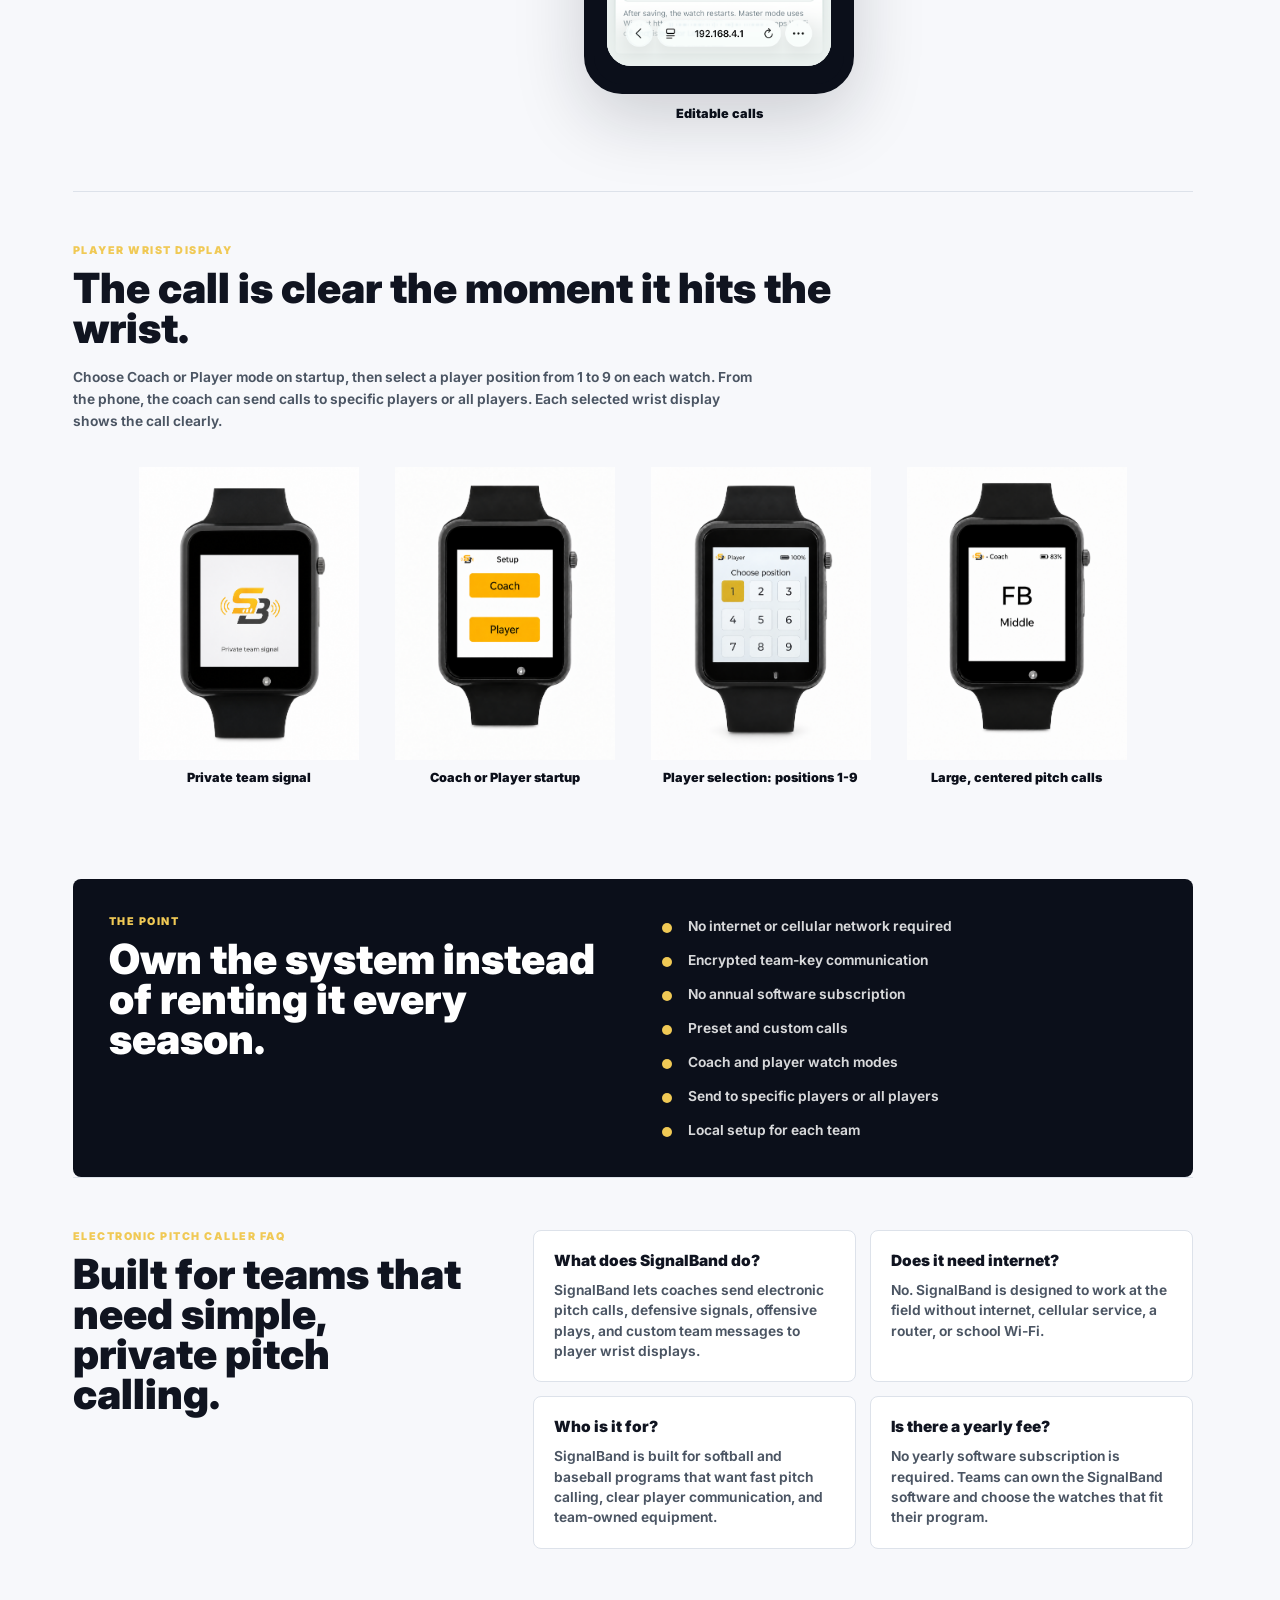
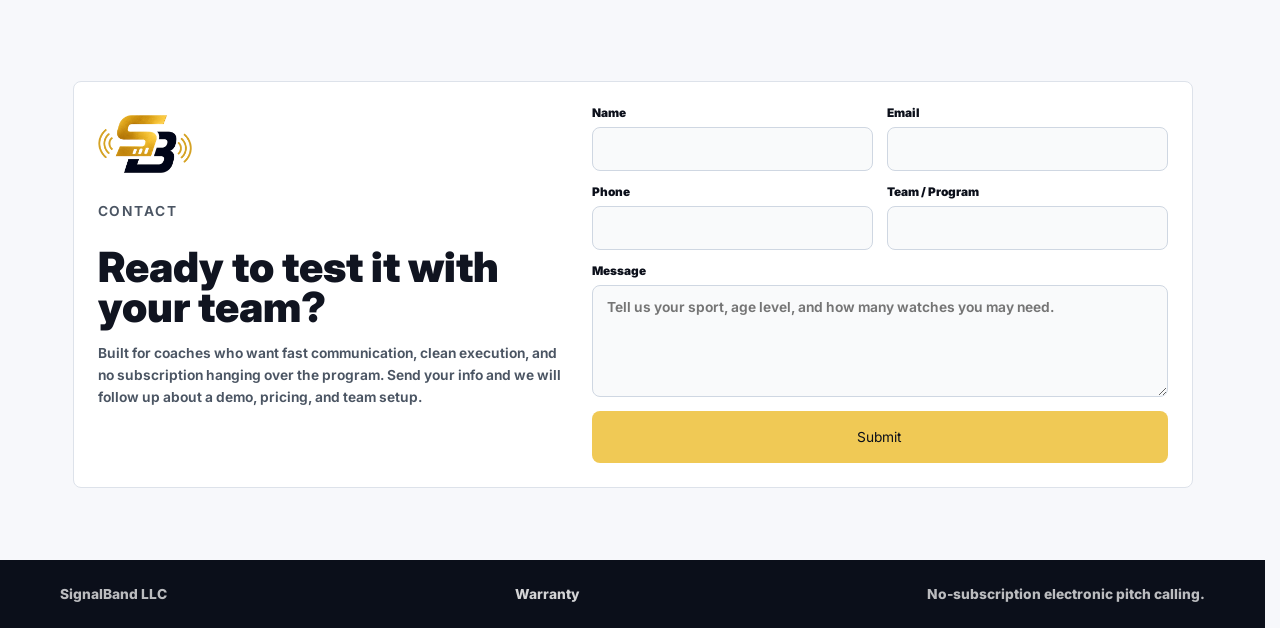
==== commit 431bbe60: "updated master to coach and changed verbiage" ====
--- a/index.html
+++ b/index.html
@@ -174,7 +174,7 @@
         <article>
           <span>1</span>
           <h3>Connect</h3>
-          <p>The coach connects a phone to the SignalBand master device and can be ready to call pitches within 1 minute.</p>
+          <p>The coach connects a phone to the SignalBand coach device and can be ready to call pitches within 1 minute.</p>
         </article>
         <article>
           <span>2</span>
@@ -238,7 +238,7 @@
       <div class="watch-copy">
         <p class="eyebrow">Player wrist display</p>
         <h2>The call is clear the moment it hits the wrist.</h2>
-        <p>Choose Master or Player mode on startup, then select a player position from 1 to 9 on each watch. From the phone, the coach can send calls to specific players or all players. Each selected wrist display shows the call clearly.</p>
+        <p>Choose Coach or Player mode on startup, then select a player position from 1 to 9 on each watch. From the phone, the coach can send calls to specific players or all players. Each selected wrist display shows the call clearly.</p>
       </div>
       <div class="watch-grid">
         <figure class="watch-card">
@@ -246,8 +246,8 @@
           <figcaption>Private team signal</figcaption>
         </figure>
         <figure class="watch-card">
-          <img src="watch-selection-screen.png" alt="SignalBand watch setup screen showing Master and Player buttons">
-          <figcaption>Master or Player startup</figcaption>
+          <img src="watch-selection-screen.png" alt="SignalBand watch setup screen showing Coach and Player buttons">
+          <figcaption>Coach or Player startup</figcaption>
         </figure>
         <figure class="watch-card">
           <img src="watch-player-selection.png" alt="SignalBand watch player selection screen with positions 1 through 9 and position 1 selected" width="1086" height="1448" loading="lazy">
@@ -270,7 +270,7 @@
         <li>Encrypted team-key communication</li>
         <li>No annual software subscription</li>
         <li>Preset and custom calls</li>
-        <li>Master and player watch modes</li>
+        <li>Coach and player watch modes</li>
         <li>Send to specific players or all players</li>
         <li>Local setup for each team</li>
       </ul>
